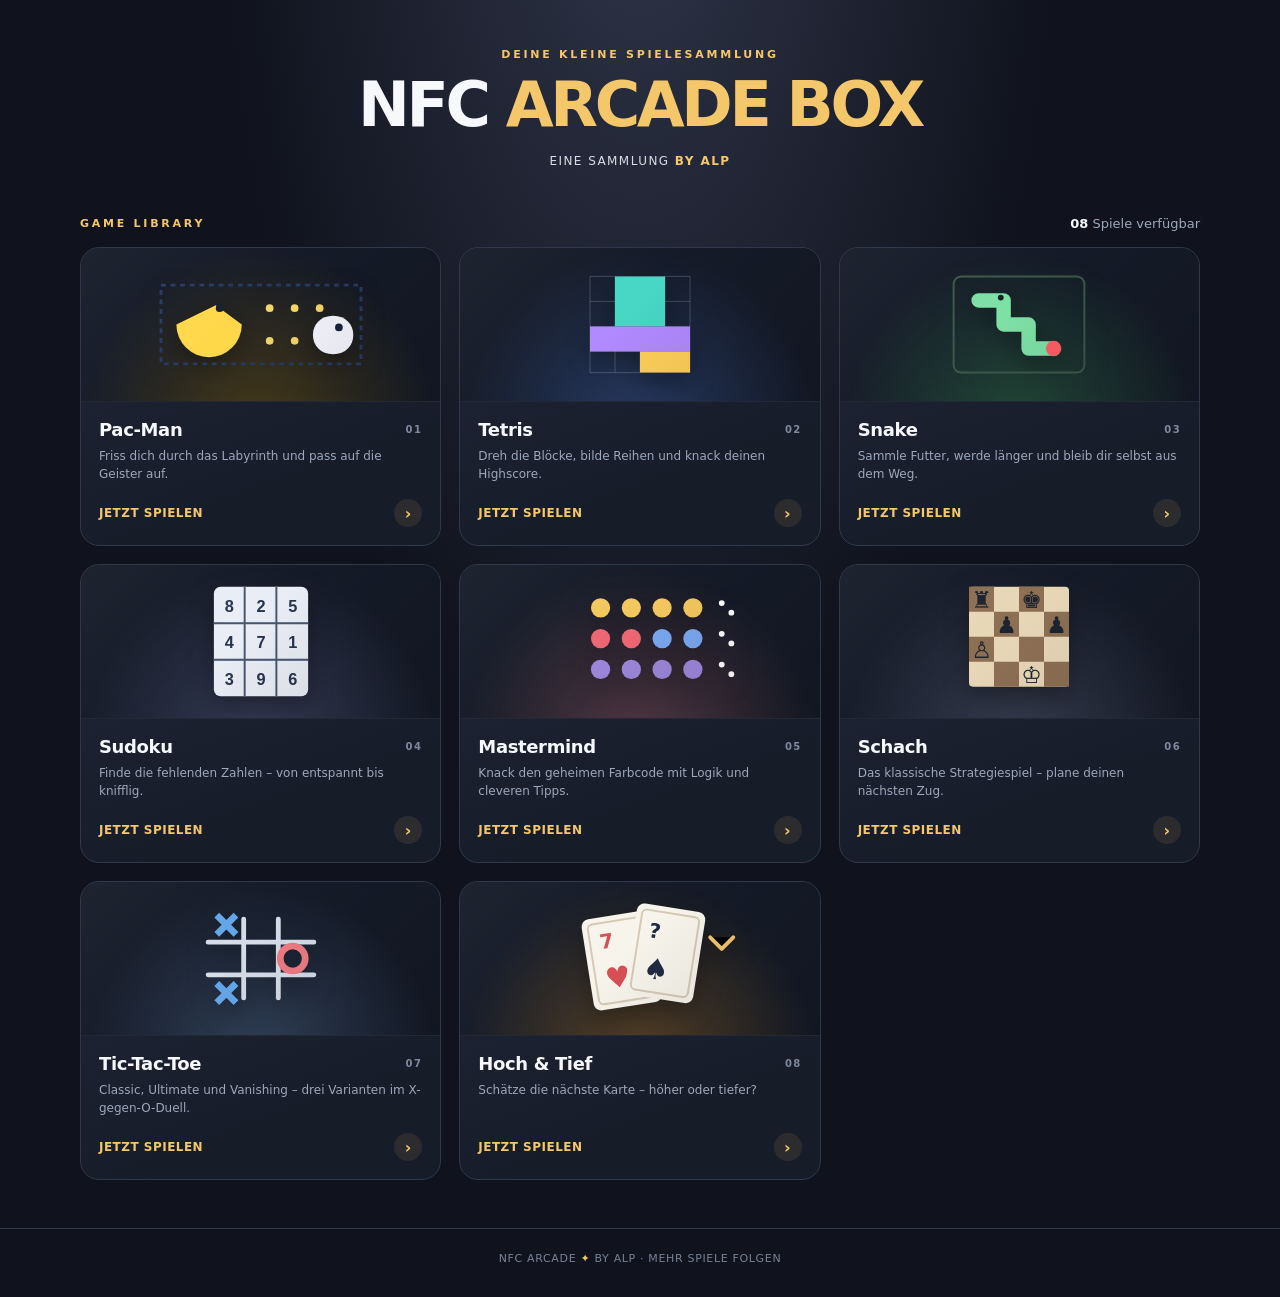
==== index.html @ 9c482bf7 "Fix arcade game numbering order" ====
<!doctype html>
<html lang="de">
<head>
<meta charset="utf-8">
<meta name="viewport" content="width=device-width,initial-scale=1,viewport-fit=cover">
<meta name="theme-color" content="#10131d">
<meta name="description" content="NFC Arcade Gamebox – acht kleine Spiele direkt im Browser. Erstellt von Alp.">
<title>NFC Arcade Gamebox – by Alp</title>
<style>
:root{color-scheme:dark;--bg:#10131d;--panel:#191e2c;--panel2:#202738;--gold:#f4c76b;--muted:#9da8bb;--line:#30394c;--white:#f7f8fc}
*{box-sizing:border-box}html{scroll-behavior:smooth}body{margin:0;background:radial-gradient(ellipse at 50% -15%,#30364a 0,transparent 46%),var(--bg);color:var(--white);font-family:Inter,ui-sans-serif,system-ui,-apple-system,"Segoe UI",sans-serif;min-height:100vh}
a{color:inherit;text-decoration:none}.wrap{width:min(1120px,calc(100% - 36px));margin:auto}
header{padding:48px 0 30px;text-align:center}.mark{width:58px;height:58px;margin:0 auto 18px;border:1px solid #78633b;border-radius:18px;display:grid;place-items:center;background:linear-gradient(145deg,#332b1d,#171b26);box-shadow:0 12px 35px #0006;color:var(--gold);font-size:27px}
.eyebrow{color:var(--gold);font-size:11px;font-weight:800;letter-spacing:.25em;text-transform:uppercase}
h1{font-size:clamp(34px,7vw,62px);line-height:1.02;letter-spacing:-.055em;margin:12px 0 12px;font-weight:850}
h1 span{color:var(--gold)}.sub{color:var(--muted);font-size:15px;line-height:1.6;max-width:560px;margin:0 auto}
.byline{margin-top:18px;color:#d9dce5;font-size:12px;letter-spacing:.12em;text-transform:uppercase}.byline b{color:var(--gold)}
.toolbar{display:flex;align-items:center;justify-content:space-between;gap:12px;margin:18px 0 16px}.count{color:var(--muted);font-size:13px}.count strong{color:var(--white)}
.grid{display:grid;grid-template-columns:repeat(3,minmax(0,1fr));gap:18px;padding-bottom:48px}
.card{position:relative;overflow:hidden;background:linear-gradient(160deg,#202738,#171c29 75%);border:1px solid var(--line);border-radius:19px;transition:transform .2s,border-color .2s,box-shadow .2s;min-width:0}
.card:hover{transform:translateY(-5px);border-color:#8b744b;box-shadow:0 18px 40px #0005}.preview{height:154px;display:grid;place-items:center;position:relative;overflow:hidden;background:radial-gradient(ellipse at 50% 120%,var(--glow,#57452c),transparent 70%),#141a27;border-bottom:1px solid #ffffff10}
.preview:after{content:"";position:absolute;inset:0;background:linear-gradient(135deg,#ffffff0b,transparent 45%,#0002);pointer-events:none}
.art{width:100%;height:100%;display:grid;place-items:center}.art svg{width:88%;height:125px;max-width:280px;filter:drop-shadow(0 8px 12px #0005)}
.cardbody{padding:17px 18px 18px}.topline{display:flex;justify-content:space-between;align-items:center;gap:8px}.name{font-size:18px;font-weight:800;letter-spacing:-.02em}.number{font-size:10px;color:#7f899d;letter-spacing:.14em;font-weight:800}
.desc{font-size:12px;color:var(--muted);line-height:1.5;margin:7px 0 16px;min-height:36px}.launch{display:flex;align-items:center;justify-content:space-between;color:var(--gold);font-size:12px;font-weight:800;letter-spacing:.04em}.arrow{width:28px;height:28px;border-radius:50%;display:grid;place-items:center;background:#f4c76b18;font-size:16px;transition:transform .2s}.card:hover .arrow{transform:translateX(3px)}
footer{border-top:1px solid var(--line);padding:23px 0 32px;text-align:center;color:#778197;font-size:11px;letter-spacing:.06em}footer span{color:var(--gold)}
@media(max-width:800px){.grid{grid-template-columns:repeat(2,minmax(0,1fr));gap:14px}.preview{height:140px}}
@media(max-width:520px){header{padding:38px 0 24px}.wrap{width:min(100% - 26px,440px)}.grid{grid-template-columns:1fr;gap:12px}.card{display:grid;grid-template-columns:116px 1fr;min-height:132px}.preview{height:100%;min-height:132px;border-bottom:0;border-right:1px solid #ffffff10}.art svg{width:108px;height:100px}.cardbody{padding:14px 13px}.name{font-size:16px}.desc{font-size:11px;margin:6px 0 12px;min-height:0}.launch{font-size:11px}.number{font-size:9px}.toolbar{margin-top:12px}}
</style>
</head>
<body>
<header class="wrap">
 <div class="eyebrow">Deine kleine Spielesammlung</div>
 <h1>NFC <span>ARCADE BOX</span></h1>
 <div class="byline">Eine Sammlung <b>by Alp</b></div>
</header>
<main class="wrap">
 <div class="toolbar"><div class="eyebrow">Game Library</div><div class="count"><strong>08</strong> Spiele verfügbar</div></div>
 <section class="grid" aria-label="Alle Spiele">
  <a class="card" href="./pacman/" aria-label="Pac-Man starten"><div class="preview" style="--glow:#4a3d19"><div class="art"><svg viewBox="0 0 260 130" fill="none"><path d="M26 24h208v82H26z" stroke="#283a63" stroke-width="3" stroke-dasharray="5 5"/><path d="M42 65a34 34 0 1 0 68 0L83 45 42 65Z" fill="#ffd84a"/><circle cx="87" cy="48" r="4" fill="#172033"/><g fill="#f6d76a"><circle cx="139" cy="48" r="4"/><circle cx="165" cy="48" r="4"/><circle cx="191" cy="48" r="4"/><circle cx="139" cy="82" r="4"/><circle cx="165" cy="82" r="4"/></g><path d="M205 56c-13 0-21 9-21 20s8 20 21 20 21-9 21-20-8-20-21-20Z" fill="#f7f7ff"/><circle cx="211" cy="68" r="4" fill="#19243d"/></svg></div></div><div class="cardbody"><div class="topline"><div class="name">Pac-Man</div><div class="number">01</div></div><p class="desc">Friss dich durch das Labyrinth und pass auf die Geister auf.</p><div class="launch">JETZT SPIELEN <span class="arrow">›</span></div></div></a>
  <a class="card" href="./tetris/" aria-label="Tetris starten"><div class="preview" style="--glow:#293d68"><div class="art"><svg viewBox="0 0 260 130"><g stroke="#ffffff30" stroke-width="1"><path d="M78 15v100M104 15v100M130 15v100M156 15v100M182 15v100M78 15h104M78 41h104M78 67h104M78 93h104M78 115h104"/></g><g><path d="M104 15h26v26h-26zM130 15h26v26h-26zM104 41h26v26h-26zM130 41h26v26h-26z" fill="#47d7c4"/><path d="M78 67h26v26H78zM104 67h26v26h-26zM130 67h26v26h-26zM156 67h26v26h-26z" fill="#b18aff"/><path d="M130 93h26v22h-26zM156 93h26v22h-26z" fill="#ffd05a"/></g></svg></div></div><div class="cardbody"><div class="topline"><div class="name">Tetris</div><div class="number">02</div></div><p class="desc">Dreh die Blöcke, bilde Reihen und knack deinen Highscore.</p><div class="launch">JETZT SPIELEN <span class="arrow">›</span></div></div></a>
  <a class="card" href="./snake/" aria-label="Snake starten"><div class="preview" style="--glow:#244d3a"><div class="art"><svg viewBox="0 0 260 130" fill="none"><rect x="62" y="15" width="136" height="100" rx="8" stroke="#3d594c" stroke-width="2"/><path d="M88 40h26v25h26v25h26" stroke="#7de0a5" stroke-width="15" stroke-linecap="round" stroke-linejoin="round"/><circle cx="166" cy="90" r="8" fill="#ff5d65"/><circle cx="111" cy="37" r="3" fill="#10251c"/></svg></div></div><div class="cardbody"><div class="topline"><div class="name">Snake</div><div class="number">03</div></div><p class="desc">Sammle Futter, werde länger und bleib dir selbst aus dem Weg.</p><div class="launch">JETZT SPIELEN <span class="arrow">›</span></div></div></a>
  <a class="card" href="./sudoku/" aria-label="Sudoku starten"><div class="preview" style="--glow:#39405a"><div class="art"><svg viewBox="0 0 260 130"><rect x="81" y="8" width="98" height="114" rx="7" fill="#e9edf5"/><g stroke="#8995aa" stroke-width="1"><path d="M113 8v114M146 8v114M81 46h98M81 84h98"/></g><g stroke="#48566d" stroke-width="2"><path d="M81 46h98M81 84h98M113 8v114M146 8v114"/></g><g fill="#26344d" font-family="Arial" font-size="17" font-weight="700" text-anchor="middle"><text x="97" y="34">8</text><text x="130" y="34">2</text><text x="163" y="34">5</text><text x="97" y="72">4</text><text x="130" y="72">7</text><text x="163" y="72">1</text><text x="97" y="110">3</text><text x="130" y="110">9</text><text x="163" y="110">6</text></g></svg></div></div><div class="cardbody"><div class="topline"><div class="name">Sudoku</div><div class="number">04</div></div><p class="desc">Finde die fehlenden Zahlen – von entspannt bis knifflig.</p><div class="launch">JETZT SPIELEN <span class="arrow">›</span></div></div></a>
  <a class="card" href="./mastermind/" aria-label="Mastermind starten"><div class="preview" style="--glow:#563a45"><div class="art"><svg viewBox="0 0 260 130"><g fill="#f3c75f"><circle cx="89" cy="30" r="10"/><circle cx="121" cy="30" r="10"/><circle cx="153" cy="30" r="10"/><circle cx="185" cy="30" r="10"/></g><g fill="#ed6674"><circle cx="89" cy="62" r="10"/><circle cx="121" cy="62" r="10"/></g><g fill="#7aa7ef"><circle cx="153" cy="62" r="10"/><circle cx="185" cy="62" r="10"/></g><g fill="#9b86d9"><circle cx="89" cy="94" r="10"/><circle cx="121" cy="94" r="10"/><circle cx="153" cy="94" r="10"/><circle cx="185" cy="94" r="10"/></g><g fill="#fff"><circle cx="215" cy="25" r="3"/><circle cx="225" cy="35" r="3"/><circle cx="215" cy="57" r="3"/><circle cx="225" cy="67" r="3"/><circle cx="215" cy="89" r="3"/><circle cx="225" cy="99" r="3"/></g></svg></div></div><div class="cardbody"><div class="topline"><div class="name">Mastermind</div><div class="number">05</div></div><p class="desc">Knack den geheimen Farbcode mit Logik und cleveren Tipps.</p><div class="launch">JETZT SPIELEN <span class="arrow">›</span></div></div></a>
  <a class="card" href="./chess/" aria-label="Schach starten"><div class="preview" style="--glow:#394052"><div class="art"><svg viewBox="0 0 260 130"><g transform="translate(78 8)"><rect width="104" height="104" rx="4" fill="#e8d7b7"/><g fill="#8d7054"><path d="M0 0h26v26H0zM52 0h26v26H52zM0 52h26v26H0zM52 52h26v26H52zM26 26h26v26H26zM78 26h26v26H78zM26 78h26v26H26zM78 78h26v26H78z"/></g><g fill="#1d2430" font-size="24" text-anchor="middle"><text x="13" y="22">♜</text><text x="65" y="22">♚</text><text x="39" y="48">♟</text><text x="91" y="48">♟</text><text x="13" y="74">♙</text><text x="65" y="100">♔</text></g></g></svg></div></div><div class="cardbody"><div class="topline"><div class="name">Schach</div><div class="number">06</div></div><p class="desc">Das klassische Strategiespiel – plane deinen nächsten Zug.</p><div class="launch">JETZT SPIELEN <span class="arrow">›</span></div></div></a>
  <a class="card" href="./tic-tac-toe/" aria-label="Tic-Tac-Toe starten"><div class="preview" style="--glow:#34445d"><div class="art"><svg viewBox="0 0 260 130"><g stroke="#d5dce8" stroke-width="5" stroke-linecap="round"><path d="M112 24v82M148 24v82M75 48h110M75 82h110"/></g><g fill="none" stroke-width="7"><path d="M84 20l20 20m0-20L84 40" stroke="#63a6e8"/><circle cx="163" cy="65" r="13" stroke="#ed7b83"/><path d="M84 91l20 20m0-20l-20 20" stroke="#63a6e8"/></g></svg></div></div><div class="cardbody"><div class="topline"><div class="name">Tic-Tac-Toe</div><div class="number">07</div></div><p class="desc">Classic, Ultimate und Vanishing – drei Varianten im X-gegen-O-Duell.</p><div class="launch">JETZT SPIELEN <span class="arrow">›</span></div></div></a>
  <a class="card" href="./higher-lower/" aria-label="Hoch und Tief starten"><div class="preview" style="--glow:#5b4427"><div class="art"><svg viewBox="0 0 260 130"><g transform="rotate(-9 112 66)"><rect x="75" y="19" width="72" height="96" rx="8" fill="#f7f4eb"/><rect x="81" y="25" width="60" height="84" rx="5" fill="none" stroke="#d4c9b5" stroke-width="2"/><text x="91" y="52" fill="#d84e55" font-size="21" font-weight="800">7</text><text x="91" y="94" fill="#d84e55" font-size="30">♥</text></g><g transform="rotate(9 158 66)"><rect x="119" y="12" width="72" height="96" rx="8" fill="#f7f4eb"/><rect x="125" y="18" width="60" height="84" rx="5" fill="none" stroke="#d4c9b5" stroke-width="2"/><text x="135" y="46" fill="#202b42" font-size="21" font-weight="800">?</text><text x="135" y="88" fill="#202b42" font-size="30">♠</text></g><path d="M203 43l12 12 12-12" stroke="#f4c76b" stroke-width="4" stroke-linecap="round" stroke-linejoin="round"/></svg></div></div><div class="cardbody"><div class="topline"><div class="name">Hoch &amp; Tief</div><div class="number">08</div></div><p class="desc">Schätze die nächste Karte – höher oder tiefer?</p><div class="launch">JETZT SPIELEN <span class="arrow">›</span></div></div></a>
 </section>
</main>
<footer><div class="wrap">NFC ARCADE <span>✦</span> BY ALP · MEHR SPIELE FOLGEN</div></footer>
</body>
</html>
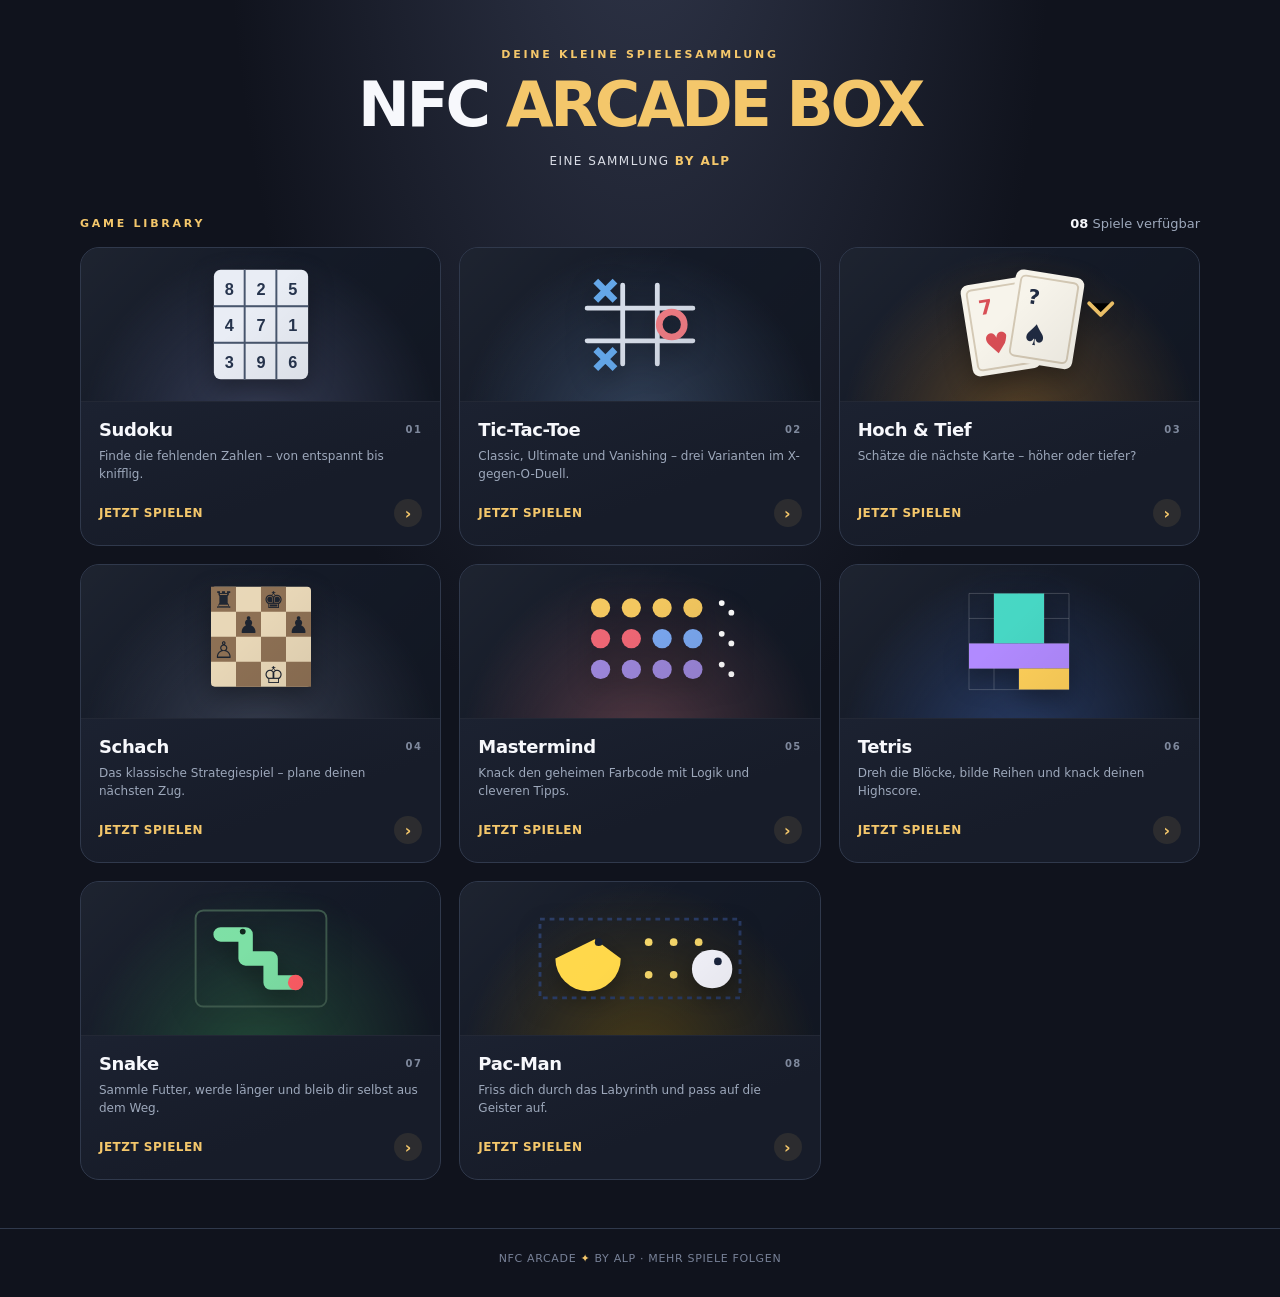
==== commit 29373722: "Reorder arcade games and renumber cards" ====
--- a/index.html
+++ b/index.html
@@ -37,14 +37,22 @@
 <main class="wrap">
  <div class="toolbar"><div class="eyebrow">Game Library</div><div class="count"><strong>08</strong> Spiele verfügbar</div></div>
  <section class="grid" aria-label="Alle Spiele">
-  <a class="card" href="./pacman/" aria-label="Pac-Man starten"><div class="preview" style="--glow:#4a3d19"><div class="art"><svg viewBox="0 0 260 130" fill="none"><path d="M26 24h208v82H26z" stroke="#283a63" stroke-width="3" stroke-dasharray="5 5"/><path d="M42 65a34 34 0 1 0 68 0L83 45 42 65Z" fill="#ffd84a"/><circle cx="87" cy="48" r="4" fill="#172033"/><g fill="#f6d76a"><circle cx="139" cy="48" r="4"/><circle cx="165" cy="48" r="4"/><circle cx="191" cy="48" r="4"/><circle cx="139" cy="82" r="4"/><circle cx="165" cy="82" r="4"/></g><path d="M205 56c-13 0-21 9-21 20s8 20 21 20 21-9 21-20-8-20-21-20Z" fill="#f7f7ff"/><circle cx="211" cy="68" r="4" fill="#19243d"/></svg></div></div><div class="cardbody"><div class="topline"><div class="name">Pac-Man</div><div class="number">01</div></div><p class="desc">Friss dich durch das Labyrinth und pass auf die Geister auf.</p><div class="launch">JETZT SPIELEN <span class="arrow">›</span></div></div></a>
-  <a class="card" href="./tetris/" aria-label="Tetris starten"><div class="preview" style="--glow:#293d68"><div class="art"><svg viewBox="0 0 260 130"><g stroke="#ffffff30" stroke-width="1"><path d="M78 15v100M104 15v100M130 15v100M156 15v100M182 15v100M78 15h104M78 41h104M78 67h104M78 93h104M78 115h104"/></g><g><path d="M104 15h26v26h-26zM130 15h26v26h-26zM104 41h26v26h-26zM130 41h26v26h-26z" fill="#47d7c4"/><path d="M78 67h26v26H78zM104 67h26v26h-26zM130 67h26v26h-26zM156 67h26v26h-26z" fill="#b18aff"/><path d="M130 93h26v22h-26zM156 93h26v22h-26z" fill="#ffd05a"/></g></svg></div></div><div class="cardbody"><div class="topline"><div class="name">Tetris</div><div class="number">02</div></div><p class="desc">Dreh die Blöcke, bilde Reihen und knack deinen Highscore.</p><div class="launch">JETZT SPIELEN <span class="arrow">›</span></div></div></a>
-  <a class="card" href="./snake/" aria-label="Snake starten"><div class="preview" style="--glow:#244d3a"><div class="art"><svg viewBox="0 0 260 130" fill="none"><rect x="62" y="15" width="136" height="100" rx="8" stroke="#3d594c" stroke-width="2"/><path d="M88 40h26v25h26v25h26" stroke="#7de0a5" stroke-width="15" stroke-linecap="round" stroke-linejoin="round"/><circle cx="166" cy="90" r="8" fill="#ff5d65"/><circle cx="111" cy="37" r="3" fill="#10251c"/></svg></div></div><div class="cardbody"><div class="topline"><div class="name">Snake</div><div class="number">03</div></div><p class="desc">Sammle Futter, werde länger und bleib dir selbst aus dem Weg.</p><div class="launch">JETZT SPIELEN <span class="arrow">›</span></div></div></a>
-  <a class="card" href="./sudoku/" aria-label="Sudoku starten"><div class="preview" style="--glow:#39405a"><div class="art"><svg viewBox="0 0 260 130"><rect x="81" y="8" width="98" height="114" rx="7" fill="#e9edf5"/><g stroke="#8995aa" stroke-width="1"><path d="M113 8v114M146 8v114M81 46h98M81 84h98"/></g><g stroke="#48566d" stroke-width="2"><path d="M81 46h98M81 84h98M113 8v114M146 8v114"/></g><g fill="#26344d" font-family="Arial" font-size="17" font-weight="700" text-anchor="middle"><text x="97" y="34">8</text><text x="130" y="34">2</text><text x="163" y="34">5</text><text x="97" y="72">4</text><text x="130" y="72">7</text><text x="163" y="72">1</text><text x="97" y="110">3</text><text x="130" y="110">9</text><text x="163" y="110">6</text></g></svg></div></div><div class="cardbody"><div class="topline"><div class="name">Sudoku</div><div class="number">04</div></div><p class="desc">Finde die fehlenden Zahlen – von entspannt bis knifflig.</p><div class="launch">JETZT SPIELEN <span class="arrow">›</span></div></div></a>
+  <a class="card" href="./sudoku/" aria-label="Sudoku starten"><div class="preview" style="--glow:#39405a"><div class="art"><svg viewBox="0 0 260 130"><rect x="81" y="8" width="98" height="114" rx="7" fill="#e9edf5"/><g stroke="#8995aa" stroke-width="1"><path d="M113 8v114M146 8v114M81 46h98M81 84h98"/></g><g stroke="#48566d" stroke-width="2"><path d="M81 46h98M81 84h98M113 8v114M146 8v114"/></g><g fill="#26344d" font-family="Arial" font-size="17" font-weight="700" text-anchor="middle"><text x="97" y="34">8</text><text x="130" y="34">2</text><text x="163" y="34">5</text><text x="97" y="72">4</text><text x="130" y="72">7</text><text x="163" y="72">1</text><text x="97" y="110">3</text><text x="130" y="110">9</text><text x="163" y="110">6</text></g></svg></div></div><div class="cardbody"><div class="topline"><div class="name">Sudoku</div><div class="number">01</div></div><p class="desc">Finde die fehlenden Zahlen – von entspannt bis knifflig.</p><div class="launch">JETZT SPIELEN <span class="arrow">›</span></div></div></a>
+  <a class="card" href="./tic-tac-toe/" aria-label="Tic-Tac-Toe starten"><div class="preview" style="--glow:#34445d"><div class="art"><svg viewBox="0 0 260 130"><g stroke="#d5dce8" stroke-width="5" stroke-linecap="round"><path d="M112 24v82M148 24v82M75 48h110M75 82h110"/></g><g fill="none" stroke-width="7"><path d="M84 20l20 20m0-20L84 40" stroke="#63a6e8"/><circle cx="163" cy="65" r="13" stroke="#ed7b83"/><path d="M84 91l20 20m0-20l-20 20" stroke="#63a6e8"/></g></svg></div></div><div class="cardbody"><div class="topline"><div class="name">Tic-Tac-Toe</div><div class="number">02</div></div><p class="desc">Classic, Ultimate und Vanishing – drei Varianten im X-gegen-O-Duell.</p><div class="launch">JETZT SPIELEN <span class="arrow">›</span></div></div></a>
+  <a class="card" href="./higher-lower/" aria-label="Hoch und Tief starten"><div class="preview" style="--glow:#5b4427"><div class="art"><svg viewBox="0 0 260 130"><g transform="rotate(-9 112 66)"><rect x="75" y="19" width="72" height="96" rx="8" fill="#f7f4eb"/><rect x="81" y="25" width="60" height="84" rx="5" fill="none" stroke="#d4c9b5" stroke-width="2"/><text x="91" y="52" fill="#d84e55" font-size="21" font-weight="800">7</text><text x="91" y="94" fill="#d84e55" font-size="30">♥</text></g><g transform="rotate(9 158 66)"><rect x="119" y="12" width="72" height="96" rx="8" fill="#f7f4eb"/><rect x="125" y="18" width="60" height="84" rx="5" fill="none" stroke="#d4c9b5" stroke-width="2"/><text x="135" y="46" fill="#202b42" font-size="21" font-weight="800">?</text><text x="135" y="88" fill="#202b42" font-size="30">♠</text></g><path d="M203 43l12 12 12-12" stroke="#f4c76b" stroke-width="4" stroke-linecap="round" stroke-linejoin="round"/></svg></div></div><div class="cardbody"><div class="topline"><div class="name">Hoch &amp; Tief</div><div class="number">03</div></div><p class="desc">Schätze die nächste Karte – höher oder tiefer?</p><div class="launch">JETZT SPIELEN <span class="arrow">›</span></div></div></a>
+  <a class="card" href="./chess/" aria-label="Schach starten"><div class="preview" style="--glow:#394052"><div class="art"><svg viewBox="0 0 260 130"><g transform="translate(78 8)"><rect width="104" height="104" rx="4" fill="#e8d7b7"/><g fill="#8d7054"><path d="M0 0h26v26H0zM52 0h26v26H52zM0 52h26v26H0zM52 52h26v26H52zM26 26h26v26H26zM78 26h26v26H78zM26 78h26v26H26zM78 78h26v26H78z"/></g><g fill="#1d2430" font-size="24" text-anchor="middle"><text x="13" y="22">♜</text><text x="65" y="22">♚</text><text x="39" y="48">♟</text><text x="91" y="48">♟</text><text x="13" y="74">♙</text><text x="65" y="100">♔</text></g></g></svg></div></div><div class="cardbody"><div class="topline"><div class="name">Schach</div><div class="number">04</div></div><p class="desc">Das klassische Strategiespiel – plane deinen nächsten Zug.</p><div class="launch">JETZT SPIELEN <span class="arrow">›</span></div></div></a>
   <a class="card" href="./mastermind/" aria-label="Mastermind starten"><div class="preview" style="--glow:#563a45"><div class="art"><svg viewBox="0 0 260 130"><g fill="#f3c75f"><circle cx="89" cy="30" r="10"/><circle cx="121" cy="30" r="10"/><circle cx="153" cy="30" r="10"/><circle cx="185" cy="30" r="10"/></g><g fill="#ed6674"><circle cx="89" cy="62" r="10"/><circle cx="121" cy="62" r="10"/></g><g fill="#7aa7ef"><circle cx="153" cy="62" r="10"/><circle cx="185" cy="62" r="10"/></g><g fill="#9b86d9"><circle cx="89" cy="94" r="10"/><circle cx="121" cy="94" r="10"/><circle cx="153" cy="94" r="10"/><circle cx="185" cy="94" r="10"/></g><g fill="#fff"><circle cx="215" cy="25" r="3"/><circle cx="225" cy="35" r="3"/><circle cx="215" cy="57" r="3"/><circle cx="225" cy="67" r="3"/><circle cx="215" cy="89" r="3"/><circle cx="225" cy="99" r="3"/></g></svg></div></div><div class="cardbody"><div class="topline"><div class="name">Mastermind</div><div class="number">05</div></div><p class="desc">Knack den geheimen Farbcode mit Logik und cleveren Tipps.</p><div class="launch">JETZT SPIELEN <span class="arrow">›</span></div></div></a>
-  <a class="card" href="./chess/" aria-label="Schach starten"><div class="preview" style="--glow:#394052"><div class="art"><svg viewBox="0 0 260 130"><g transform="translate(78 8)"><rect width="104" height="104" rx="4" fill="#e8d7b7"/><g fill="#8d7054"><path d="M0 0h26v26H0zM52 0h26v26H52zM0 52h26v26H0zM52 52h26v26H52zM26 26h26v26H26zM78 26h26v26H78zM26 78h26v26H26zM78 78h26v26H78z"/></g><g fill="#1d2430" font-size="24" text-anchor="middle"><text x="13" y="22">♜</text><text x="65" y="22">♚</text><text x="39" y="48">♟</text><text x="91" y="48">♟</text><text x="13" y="74">♙</text><text x="65" y="100">♔</text></g></g></svg></div></div><div class="cardbody"><div class="topline"><div class="name">Schach</div><div class="number">06</div></div><p class="desc">Das klassische Strategiespiel – plane deinen nächsten Zug.</p><div class="launch">JETZT SPIELEN <span class="arrow">›</span></div></div></a>
-  <a class="card" href="./tic-tac-toe/" aria-label="Tic-Tac-Toe starten"><div class="preview" style="--glow:#34445d"><div class="art"><svg viewBox="0 0 260 130"><g stroke="#d5dce8" stroke-width="5" stroke-linecap="round"><path d="M112 24v82M148 24v82M75 48h110M75 82h110"/></g><g fill="none" stroke-width="7"><path d="M84 20l20 20m0-20L84 40" stroke="#63a6e8"/><circle cx="163" cy="65" r="13" stroke="#ed7b83"/><path d="M84 91l20 20m0-20l-20 20" stroke="#63a6e8"/></g></svg></div></div><div class="cardbody"><div class="topline"><div class="name">Tic-Tac-Toe</div><div class="number">07</div></div><p class="desc">Classic, Ultimate und Vanishing – drei Varianten im X-gegen-O-Duell.</p><div class="launch">JETZT SPIELEN <span class="arrow">›</span></div></div></a>
-  <a class="card" href="./higher-lower/" aria-label="Hoch und Tief starten"><div class="preview" style="--glow:#5b4427"><div class="art"><svg viewBox="0 0 260 130"><g transform="rotate(-9 112 66)"><rect x="75" y="19" width="72" height="96" rx="8" fill="#f7f4eb"/><rect x="81" y="25" width="60" height="84" rx="5" fill="none" stroke="#d4c9b5" stroke-width="2"/><text x="91" y="52" fill="#d84e55" font-size="21" font-weight="800">7</text><text x="91" y="94" fill="#d84e55" font-size="30">♥</text></g><g transform="rotate(9 158 66)"><rect x="119" y="12" width="72" height="96" rx="8" fill="#f7f4eb"/><rect x="125" y="18" width="60" height="84" rx="5" fill="none" stroke="#d4c9b5" stroke-width="2"/><text x="135" y="46" fill="#202b42" font-size="21" font-weight="800">?</text><text x="135" y="88" fill="#202b42" font-size="30">♠</text></g><path d="M203 43l12 12 12-12" stroke="#f4c76b" stroke-width="4" stroke-linecap="round" stroke-linejoin="round"/></svg></div></div><div class="cardbody"><div class="topline"><div class="name">Hoch &amp; Tief</div><div class="number">08</div></div><p class="desc">Schätze die nächste Karte – höher oder tiefer?</p><div class="launch">JETZT SPIELEN <span class="arrow">›</span></div></div></a>
+  <a class="card" href="./tetris/" aria-label="Tetris starten"><div class="preview" style="--glow:#293d68"><div class="art"><svg viewBox="0 0 260 130"><g stroke="#ffffff30" stroke-width="1"><path d="M78 15v100M104 15v100M130 15v100M156 15v100M182 15v100M78 15h104M78 41h104M78 67h104M78 93h104M78 115h104"/></g><g><path d="M104 15h26v26h-26zM130 15h26v26h-26zM104 41h26v26h-26zM130 41h26v26h-26z" fill="#47d7c4"/><path d="M78 67h26v26H78zM104 67h26v26h-26zM130 67h26v26h-26zM156 67h26v26h-26z" fill="#b18aff"/><path d="M130 93h26v22h-26zM156 93h26v22h-26z" fill="#ffd05a"/></g></svg></div></div><div class="cardbody"><div class="topline"><div class="name">Tetris</div><div class="number">06</div></div><p class="desc">Dreh die Blöcke, bilde Reihen und knack deinen Highscore.</p><div class="launch">JETZT SPIELEN <span class="arrow">›</span></div></div></a>
+  <a class="card" href="./snake/" aria-label="Snake starten"><div class="preview" style="--glow:#244d3a"><div class="art"><svg viewBox="0 0 260 130" fill="none"><rect x="62" y="15" width="136" height="100" rx="8" stroke="#3d594c" stroke-width="2"/><path d="M88 40h26v25h26v25h26" stroke="#7de0a5" stroke-width="15" stroke-linecap="round" stroke-linejoin="round"/><circle cx="166" cy="90" r="8" fill="#ff5d65"/><circle cx="111" cy="37" r="3" fill="#10251c"/></svg></div></div><div class="cardbody"><div class="topline"><div class="name">Snake</div><div class="number">07</div></div><p class="desc">Sammle Futter, werde länger und bleib dir selbst aus dem Weg.</p><div class="launch">JETZT SPIELEN <span class="arrow">›</span></div></div></a>
+  <a class="card" href="./pacman/" aria-label="Pac-Man starten"><div class="preview" style="--glow:#4a3d19"><div class="art"><svg viewBox="0 0 260 130" fill="none"><path d="M26 24h208v82H26z" stroke="#283a63" stroke-width="3" stroke-dasharray="5 5"/><path d="M42 65a34 34 0 1 0 68 0L83 45 42 65Z" fill="#ffd84a"/><circle cx="87" cy="48" r="4" fill="#172033"/><g fill="#f6d76a"><circle cx="139" cy="48" r="4"/><circle cx="165" cy="48" r="4"/><circle cx="191" cy="48" r="4"/><circle cx="139" cy="82" r="4"/><circle cx="165" cy="82" r="4"/></g><path d="M205 56c-13 0-21 9-21 20s8 20 21 20 21-9 21-20-8-20-21-20Z" fill="#f7f7ff"/><circle cx="211" cy="68" r="4" fill="#19243d"/></svg></div></div><div class="cardbody"><div class="topline"><div class="name">Pac-Man</div><div class="number">08</div></div><p class="desc">Friss dich durch das Labyrinth und pass auf die Geister auf.</p><div class="launch">JETZT SPIELEN <span class="arrow">›</span></div></div></a>
+
+
+
+
+
+
+
+
  </section>
 </main>
 <footer><div class="wrap">NFC ARCADE <span>✦</span> BY ALP · MEHR SPIELE FOLGEN</div></footer>
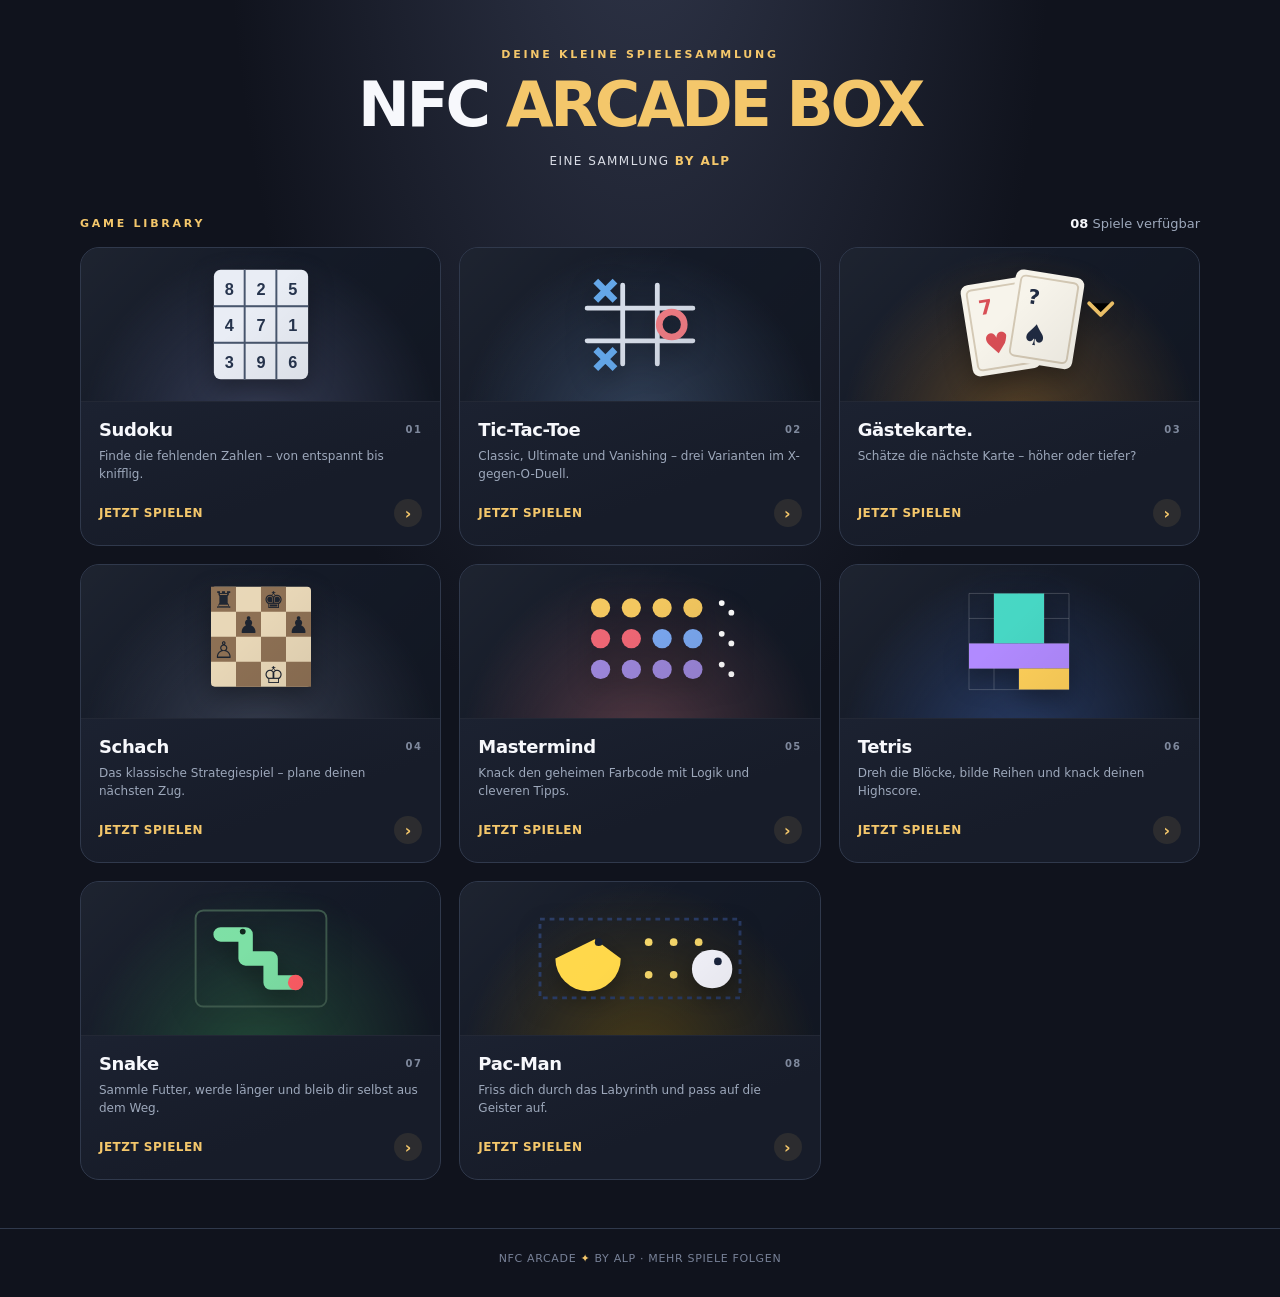
==== commit e148ebaf: "Rename arcade card to Gästekarte" ====
--- a/index.html
+++ b/index.html
@@ -39,7 +39,7 @@
  <section class="grid" aria-label="Alle Spiele">
   <a class="card" href="./sudoku/" aria-label="Sudoku starten"><div class="preview" style="--glow:#39405a"><div class="art"><svg viewBox="0 0 260 130"><rect x="81" y="8" width="98" height="114" rx="7" fill="#e9edf5"/><g stroke="#8995aa" stroke-width="1"><path d="M113 8v114M146 8v114M81 46h98M81 84h98"/></g><g stroke="#48566d" stroke-width="2"><path d="M81 46h98M81 84h98M113 8v114M146 8v114"/></g><g fill="#26344d" font-family="Arial" font-size="17" font-weight="700" text-anchor="middle"><text x="97" y="34">8</text><text x="130" y="34">2</text><text x="163" y="34">5</text><text x="97" y="72">4</text><text x="130" y="72">7</text><text x="163" y="72">1</text><text x="97" y="110">3</text><text x="130" y="110">9</text><text x="163" y="110">6</text></g></svg></div></div><div class="cardbody"><div class="topline"><div class="name">Sudoku</div><div class="number">01</div></div><p class="desc">Finde die fehlenden Zahlen – von entspannt bis knifflig.</p><div class="launch">JETZT SPIELEN <span class="arrow">›</span></div></div></a>
   <a class="card" href="./tic-tac-toe/" aria-label="Tic-Tac-Toe starten"><div class="preview" style="--glow:#34445d"><div class="art"><svg viewBox="0 0 260 130"><g stroke="#d5dce8" stroke-width="5" stroke-linecap="round"><path d="M112 24v82M148 24v82M75 48h110M75 82h110"/></g><g fill="none" stroke-width="7"><path d="M84 20l20 20m0-20L84 40" stroke="#63a6e8"/><circle cx="163" cy="65" r="13" stroke="#ed7b83"/><path d="M84 91l20 20m0-20l-20 20" stroke="#63a6e8"/></g></svg></div></div><div class="cardbody"><div class="topline"><div class="name">Tic-Tac-Toe</div><div class="number">02</div></div><p class="desc">Classic, Ultimate und Vanishing – drei Varianten im X-gegen-O-Duell.</p><div class="launch">JETZT SPIELEN <span class="arrow">›</span></div></div></a>
-  <a class="card" href="./higher-lower/" aria-label="Hoch und Tief starten"><div class="preview" style="--glow:#5b4427"><div class="art"><svg viewBox="0 0 260 130"><g transform="rotate(-9 112 66)"><rect x="75" y="19" width="72" height="96" rx="8" fill="#f7f4eb"/><rect x="81" y="25" width="60" height="84" rx="5" fill="none" stroke="#d4c9b5" stroke-width="2"/><text x="91" y="52" fill="#d84e55" font-size="21" font-weight="800">7</text><text x="91" y="94" fill="#d84e55" font-size="30">♥</text></g><g transform="rotate(9 158 66)"><rect x="119" y="12" width="72" height="96" rx="8" fill="#f7f4eb"/><rect x="125" y="18" width="60" height="84" rx="5" fill="none" stroke="#d4c9b5" stroke-width="2"/><text x="135" y="46" fill="#202b42" font-size="21" font-weight="800">?</text><text x="135" y="88" fill="#202b42" font-size="30">♠</text></g><path d="M203 43l12 12 12-12" stroke="#f4c76b" stroke-width="4" stroke-linecap="round" stroke-linejoin="round"/></svg></div></div><div class="cardbody"><div class="topline"><div class="name">Hoch &amp; Tief</div><div class="number">03</div></div><p class="desc">Schätze die nächste Karte – höher oder tiefer?</p><div class="launch">JETZT SPIELEN <span class="arrow">›</span></div></div></a>
+  <a class="card" href="./higher-lower/" aria-label="Gästekarte starten"><div class="preview" style="--glow:#5b4427"><div class="art"><svg viewBox="0 0 260 130"><g transform="rotate(-9 112 66)"><rect x="75" y="19" width="72" height="96" rx="8" fill="#f7f4eb"/><rect x="81" y="25" width="60" height="84" rx="5" fill="none" stroke="#d4c9b5" stroke-width="2"/><text x="91" y="52" fill="#d84e55" font-size="21" font-weight="800">7</text><text x="91" y="94" fill="#d84e55" font-size="30">♥</text></g><g transform="rotate(9 158 66)"><rect x="119" y="12" width="72" height="96" rx="8" fill="#f7f4eb"/><rect x="125" y="18" width="60" height="84" rx="5" fill="none" stroke="#d4c9b5" stroke-width="2"/><text x="135" y="46" fill="#202b42" font-size="21" font-weight="800">?</text><text x="135" y="88" fill="#202b42" font-size="30">♠</text></g><path d="M203 43l12 12 12-12" stroke="#f4c76b" stroke-width="4" stroke-linecap="round" stroke-linejoin="round"/></svg></div></div><div class="cardbody"><div class="topline"><div class="name">Gästekarte.</div><div class="number">03</div></div><p class="desc">Schätze die nächste Karte – höher oder tiefer?</p><div class="launch">JETZT SPIELEN <span class="arrow">›</span></div></div></a>
   <a class="card" href="./chess/" aria-label="Schach starten"><div class="preview" style="--glow:#394052"><div class="art"><svg viewBox="0 0 260 130"><g transform="translate(78 8)"><rect width="104" height="104" rx="4" fill="#e8d7b7"/><g fill="#8d7054"><path d="M0 0h26v26H0zM52 0h26v26H52zM0 52h26v26H0zM52 52h26v26H52zM26 26h26v26H26zM78 26h26v26H78zM26 78h26v26H26zM78 78h26v26H78z"/></g><g fill="#1d2430" font-size="24" text-anchor="middle"><text x="13" y="22">♜</text><text x="65" y="22">♚</text><text x="39" y="48">♟</text><text x="91" y="48">♟</text><text x="13" y="74">♙</text><text x="65" y="100">♔</text></g></g></svg></div></div><div class="cardbody"><div class="topline"><div class="name">Schach</div><div class="number">04</div></div><p class="desc">Das klassische Strategiespiel – plane deinen nächsten Zug.</p><div class="launch">JETZT SPIELEN <span class="arrow">›</span></div></div></a>
   <a class="card" href="./mastermind/" aria-label="Mastermind starten"><div class="preview" style="--glow:#563a45"><div class="art"><svg viewBox="0 0 260 130"><g fill="#f3c75f"><circle cx="89" cy="30" r="10"/><circle cx="121" cy="30" r="10"/><circle cx="153" cy="30" r="10"/><circle cx="185" cy="30" r="10"/></g><g fill="#ed6674"><circle cx="89" cy="62" r="10"/><circle cx="121" cy="62" r="10"/></g><g fill="#7aa7ef"><circle cx="153" cy="62" r="10"/><circle cx="185" cy="62" r="10"/></g><g fill="#9b86d9"><circle cx="89" cy="94" r="10"/><circle cx="121" cy="94" r="10"/><circle cx="153" cy="94" r="10"/><circle cx="185" cy="94" r="10"/></g><g fill="#fff"><circle cx="215" cy="25" r="3"/><circle cx="225" cy="35" r="3"/><circle cx="215" cy="57" r="3"/><circle cx="225" cy="67" r="3"/><circle cx="215" cy="89" r="3"/><circle cx="225" cy="99" r="3"/></g></svg></div></div><div class="cardbody"><div class="topline"><div class="name">Mastermind</div><div class="number">05</div></div><p class="desc">Knack den geheimen Farbcode mit Logik und cleveren Tipps.</p><div class="launch">JETZT SPIELEN <span class="arrow">›</span></div></div></a>
   <a class="card" href="./tetris/" aria-label="Tetris starten"><div class="preview" style="--glow:#293d68"><div class="art"><svg viewBox="0 0 260 130"><g stroke="#ffffff30" stroke-width="1"><path d="M78 15v100M104 15v100M130 15v100M156 15v100M182 15v100M78 15h104M78 41h104M78 67h104M78 93h104M78 115h104"/></g><g><path d="M104 15h26v26h-26zM130 15h26v26h-26zM104 41h26v26h-26zM130 41h26v26h-26z" fill="#47d7c4"/><path d="M78 67h26v26H78zM104 67h26v26h-26zM130 67h26v26h-26zM156 67h26v26h-26z" fill="#b18aff"/><path d="M130 93h26v22h-26zM156 93h26v22h-26z" fill="#ffd05a"/></g></svg></div></div><div class="cardbody"><div class="topline"><div class="name">Tetris</div><div class="number">06</div></div><p class="desc">Dreh die Blöcke, bilde Reihen und knack deinen Highscore.</p><div class="launch">JETZT SPIELEN <span class="arrow">›</span></div></div></a>
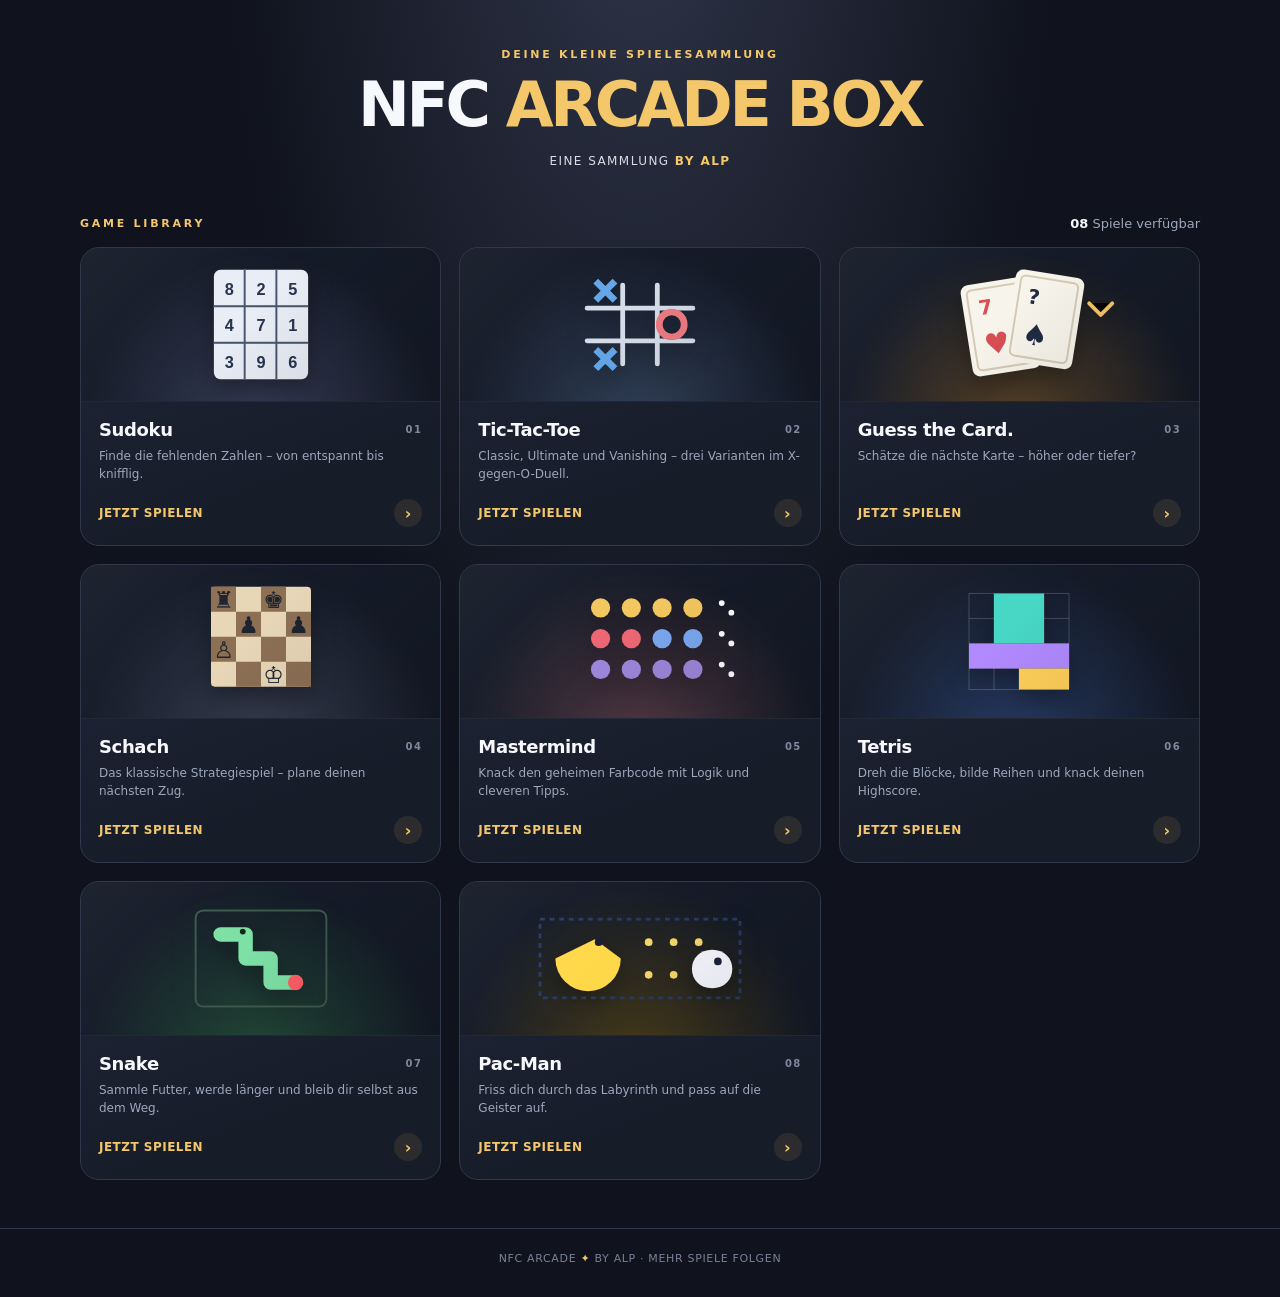
==== commit b711bdf9: "Rename arcade card to Guess the Card" ====
--- a/index.html
+++ b/index.html
@@ -39,7 +39,7 @@
  <section class="grid" aria-label="Alle Spiele">
   <a class="card" href="./sudoku/" aria-label="Sudoku starten"><div class="preview" style="--glow:#39405a"><div class="art"><svg viewBox="0 0 260 130"><rect x="81" y="8" width="98" height="114" rx="7" fill="#e9edf5"/><g stroke="#8995aa" stroke-width="1"><path d="M113 8v114M146 8v114M81 46h98M81 84h98"/></g><g stroke="#48566d" stroke-width="2"><path d="M81 46h98M81 84h98M113 8v114M146 8v114"/></g><g fill="#26344d" font-family="Arial" font-size="17" font-weight="700" text-anchor="middle"><text x="97" y="34">8</text><text x="130" y="34">2</text><text x="163" y="34">5</text><text x="97" y="72">4</text><text x="130" y="72">7</text><text x="163" y="72">1</text><text x="97" y="110">3</text><text x="130" y="110">9</text><text x="163" y="110">6</text></g></svg></div></div><div class="cardbody"><div class="topline"><div class="name">Sudoku</div><div class="number">01</div></div><p class="desc">Finde die fehlenden Zahlen – von entspannt bis knifflig.</p><div class="launch">JETZT SPIELEN <span class="arrow">›</span></div></div></a>
   <a class="card" href="./tic-tac-toe/" aria-label="Tic-Tac-Toe starten"><div class="preview" style="--glow:#34445d"><div class="art"><svg viewBox="0 0 260 130"><g stroke="#d5dce8" stroke-width="5" stroke-linecap="round"><path d="M112 24v82M148 24v82M75 48h110M75 82h110"/></g><g fill="none" stroke-width="7"><path d="M84 20l20 20m0-20L84 40" stroke="#63a6e8"/><circle cx="163" cy="65" r="13" stroke="#ed7b83"/><path d="M84 91l20 20m0-20l-20 20" stroke="#63a6e8"/></g></svg></div></div><div class="cardbody"><div class="topline"><div class="name">Tic-Tac-Toe</div><div class="number">02</div></div><p class="desc">Classic, Ultimate und Vanishing – drei Varianten im X-gegen-O-Duell.</p><div class="launch">JETZT SPIELEN <span class="arrow">›</span></div></div></a>
-  <a class="card" href="./higher-lower/" aria-label="Gästekarte starten"><div class="preview" style="--glow:#5b4427"><div class="art"><svg viewBox="0 0 260 130"><g transform="rotate(-9 112 66)"><rect x="75" y="19" width="72" height="96" rx="8" fill="#f7f4eb"/><rect x="81" y="25" width="60" height="84" rx="5" fill="none" stroke="#d4c9b5" stroke-width="2"/><text x="91" y="52" fill="#d84e55" font-size="21" font-weight="800">7</text><text x="91" y="94" fill="#d84e55" font-size="30">♥</text></g><g transform="rotate(9 158 66)"><rect x="119" y="12" width="72" height="96" rx="8" fill="#f7f4eb"/><rect x="125" y="18" width="60" height="84" rx="5" fill="none" stroke="#d4c9b5" stroke-width="2"/><text x="135" y="46" fill="#202b42" font-size="21" font-weight="800">?</text><text x="135" y="88" fill="#202b42" font-size="30">♠</text></g><path d="M203 43l12 12 12-12" stroke="#f4c76b" stroke-width="4" stroke-linecap="round" stroke-linejoin="round"/></svg></div></div><div class="cardbody"><div class="topline"><div class="name">Gästekarte.</div><div class="number">03</div></div><p class="desc">Schätze die nächste Karte – höher oder tiefer?</p><div class="launch">JETZT SPIELEN <span class="arrow">›</span></div></div></a>
+  <a class="card" href="./higher-lower/" aria-label="Guess the Card starten"><div class="preview" style="--glow:#5b4427"><div class="art"><svg viewBox="0 0 260 130"><g transform="rotate(-9 112 66)"><rect x="75" y="19" width="72" height="96" rx="8" fill="#f7f4eb"/><rect x="81" y="25" width="60" height="84" rx="5" fill="none" stroke="#d4c9b5" stroke-width="2"/><text x="91" y="52" fill="#d84e55" font-size="21" font-weight="800">7</text><text x="91" y="94" fill="#d84e55" font-size="30">♥</text></g><g transform="rotate(9 158 66)"><rect x="119" y="12" width="72" height="96" rx="8" fill="#f7f4eb"/><rect x="125" y="18" width="60" height="84" rx="5" fill="none" stroke="#d4c9b5" stroke-width="2"/><text x="135" y="46" fill="#202b42" font-size="21" font-weight="800">?</text><text x="135" y="88" fill="#202b42" font-size="30">♠</text></g><path d="M203 43l12 12 12-12" stroke="#f4c76b" stroke-width="4" stroke-linecap="round" stroke-linejoin="round"/></svg></div></div><div class="cardbody"><div class="topline"><div class="name">Guess the Card.</div><div class="number">03</div></div><p class="desc">Schätze die nächste Karte – höher oder tiefer?</p><div class="launch">JETZT SPIELEN <span class="arrow">›</span></div></div></a>
   <a class="card" href="./chess/" aria-label="Schach starten"><div class="preview" style="--glow:#394052"><div class="art"><svg viewBox="0 0 260 130"><g transform="translate(78 8)"><rect width="104" height="104" rx="4" fill="#e8d7b7"/><g fill="#8d7054"><path d="M0 0h26v26H0zM52 0h26v26H52zM0 52h26v26H0zM52 52h26v26H52zM26 26h26v26H26zM78 26h26v26H78zM26 78h26v26H26zM78 78h26v26H78z"/></g><g fill="#1d2430" font-size="24" text-anchor="middle"><text x="13" y="22">♜</text><text x="65" y="22">♚</text><text x="39" y="48">♟</text><text x="91" y="48">♟</text><text x="13" y="74">♙</text><text x="65" y="100">♔</text></g></g></svg></div></div><div class="cardbody"><div class="topline"><div class="name">Schach</div><div class="number">04</div></div><p class="desc">Das klassische Strategiespiel – plane deinen nächsten Zug.</p><div class="launch">JETZT SPIELEN <span class="arrow">›</span></div></div></a>
   <a class="card" href="./mastermind/" aria-label="Mastermind starten"><div class="preview" style="--glow:#563a45"><div class="art"><svg viewBox="0 0 260 130"><g fill="#f3c75f"><circle cx="89" cy="30" r="10"/><circle cx="121" cy="30" r="10"/><circle cx="153" cy="30" r="10"/><circle cx="185" cy="30" r="10"/></g><g fill="#ed6674"><circle cx="89" cy="62" r="10"/><circle cx="121" cy="62" r="10"/></g><g fill="#7aa7ef"><circle cx="153" cy="62" r="10"/><circle cx="185" cy="62" r="10"/></g><g fill="#9b86d9"><circle cx="89" cy="94" r="10"/><circle cx="121" cy="94" r="10"/><circle cx="153" cy="94" r="10"/><circle cx="185" cy="94" r="10"/></g><g fill="#fff"><circle cx="215" cy="25" r="3"/><circle cx="225" cy="35" r="3"/><circle cx="215" cy="57" r="3"/><circle cx="225" cy="67" r="3"/><circle cx="215" cy="89" r="3"/><circle cx="225" cy="99" r="3"/></g></svg></div></div><div class="cardbody"><div class="topline"><div class="name">Mastermind</div><div class="number">05</div></div><p class="desc">Knack den geheimen Farbcode mit Logik und cleveren Tipps.</p><div class="launch">JETZT SPIELEN <span class="arrow">›</span></div></div></a>
   <a class="card" href="./tetris/" aria-label="Tetris starten"><div class="preview" style="--glow:#293d68"><div class="art"><svg viewBox="0 0 260 130"><g stroke="#ffffff30" stroke-width="1"><path d="M78 15v100M104 15v100M130 15v100M156 15v100M182 15v100M78 15h104M78 41h104M78 67h104M78 93h104M78 115h104"/></g><g><path d="M104 15h26v26h-26zM130 15h26v26h-26zM104 41h26v26h-26zM130 41h26v26h-26z" fill="#47d7c4"/><path d="M78 67h26v26H78zM104 67h26v26h-26zM130 67h26v26h-26zM156 67h26v26h-26z" fill="#b18aff"/><path d="M130 93h26v22h-26zM156 93h26v22h-26z" fill="#ffd05a"/></g></svg></div></div><div class="cardbody"><div class="topline"><div class="name">Tetris</div><div class="number">06</div></div><p class="desc">Dreh die Blöcke, bilde Reihen und knack deinen Highscore.</p><div class="launch">JETZT SPIELEN <span class="arrow">›</span></div></div></a>
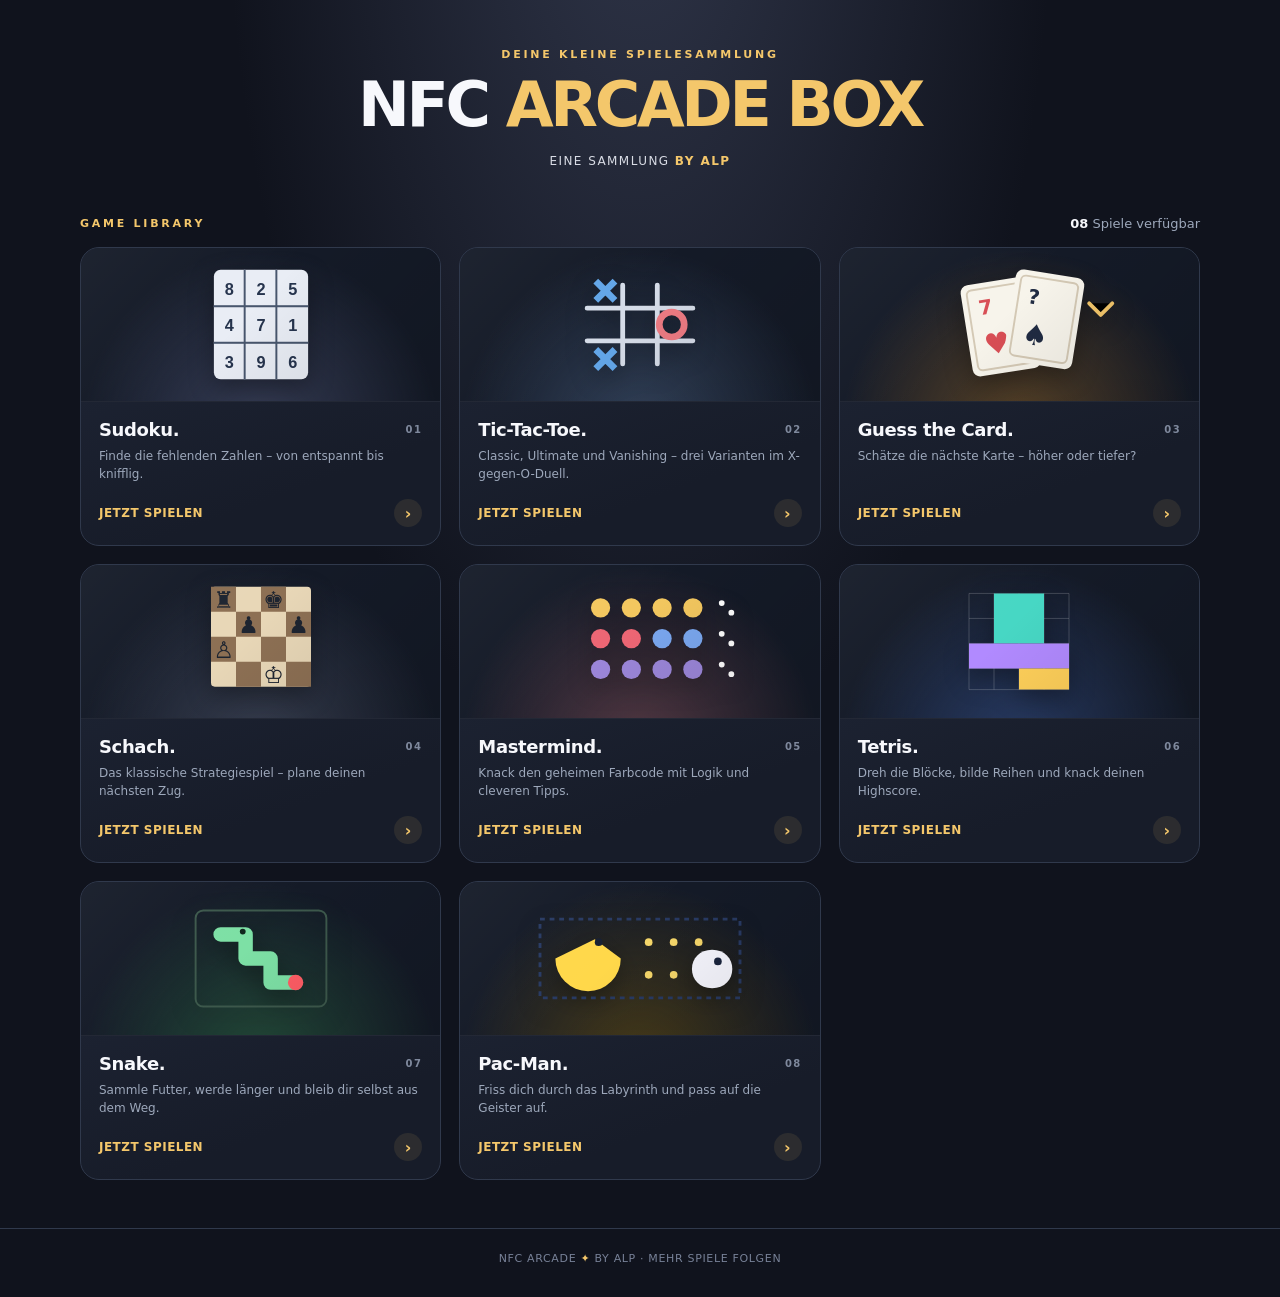
==== commit 98ccd7df: "Add trailing periods to all arcade game names" ====
--- a/index.html
+++ b/index.html
@@ -37,14 +37,14 @@
 <main class="wrap">
  <div class="toolbar"><div class="eyebrow">Game Library</div><div class="count"><strong>08</strong> Spiele verfügbar</div></div>
  <section class="grid" aria-label="Alle Spiele">
-  <a class="card" href="./sudoku/" aria-label="Sudoku starten"><div class="preview" style="--glow:#39405a"><div class="art"><svg viewBox="0 0 260 130"><rect x="81" y="8" width="98" height="114" rx="7" fill="#e9edf5"/><g stroke="#8995aa" stroke-width="1"><path d="M113 8v114M146 8v114M81 46h98M81 84h98"/></g><g stroke="#48566d" stroke-width="2"><path d="M81 46h98M81 84h98M113 8v114M146 8v114"/></g><g fill="#26344d" font-family="Arial" font-size="17" font-weight="700" text-anchor="middle"><text x="97" y="34">8</text><text x="130" y="34">2</text><text x="163" y="34">5</text><text x="97" y="72">4</text><text x="130" y="72">7</text><text x="163" y="72">1</text><text x="97" y="110">3</text><text x="130" y="110">9</text><text x="163" y="110">6</text></g></svg></div></div><div class="cardbody"><div class="topline"><div class="name">Sudoku</div><div class="number">01</div></div><p class="desc">Finde die fehlenden Zahlen – von entspannt bis knifflig.</p><div class="launch">JETZT SPIELEN <span class="arrow">›</span></div></div></a>
-  <a class="card" href="./tic-tac-toe/" aria-label="Tic-Tac-Toe starten"><div class="preview" style="--glow:#34445d"><div class="art"><svg viewBox="0 0 260 130"><g stroke="#d5dce8" stroke-width="5" stroke-linecap="round"><path d="M112 24v82M148 24v82M75 48h110M75 82h110"/></g><g fill="none" stroke-width="7"><path d="M84 20l20 20m0-20L84 40" stroke="#63a6e8"/><circle cx="163" cy="65" r="13" stroke="#ed7b83"/><path d="M84 91l20 20m0-20l-20 20" stroke="#63a6e8"/></g></svg></div></div><div class="cardbody"><div class="topline"><div class="name">Tic-Tac-Toe</div><div class="number">02</div></div><p class="desc">Classic, Ultimate und Vanishing – drei Varianten im X-gegen-O-Duell.</p><div class="launch">JETZT SPIELEN <span class="arrow">›</span></div></div></a>
+  <a class="card" href="./sudoku/" aria-label="Sudoku starten"><div class="preview" style="--glow:#39405a"><div class="art"><svg viewBox="0 0 260 130"><rect x="81" y="8" width="98" height="114" rx="7" fill="#e9edf5"/><g stroke="#8995aa" stroke-width="1"><path d="M113 8v114M146 8v114M81 46h98M81 84h98"/></g><g stroke="#48566d" stroke-width="2"><path d="M81 46h98M81 84h98M113 8v114M146 8v114"/></g><g fill="#26344d" font-family="Arial" font-size="17" font-weight="700" text-anchor="middle"><text x="97" y="34">8</text><text x="130" y="34">2</text><text x="163" y="34">5</text><text x="97" y="72">4</text><text x="130" y="72">7</text><text x="163" y="72">1</text><text x="97" y="110">3</text><text x="130" y="110">9</text><text x="163" y="110">6</text></g></svg></div></div><div class="cardbody"><div class="topline"><div class="name">Sudoku.</div><div class="number">01</div></div><p class="desc">Finde die fehlenden Zahlen – von entspannt bis knifflig.</p><div class="launch">JETZT SPIELEN <span class="arrow">›</span></div></div></a>
+  <a class="card" href="./tic-tac-toe/" aria-label="Tic-Tac-Toe starten"><div class="preview" style="--glow:#34445d"><div class="art"><svg viewBox="0 0 260 130"><g stroke="#d5dce8" stroke-width="5" stroke-linecap="round"><path d="M112 24v82M148 24v82M75 48h110M75 82h110"/></g><g fill="none" stroke-width="7"><path d="M84 20l20 20m0-20L84 40" stroke="#63a6e8"/><circle cx="163" cy="65" r="13" stroke="#ed7b83"/><path d="M84 91l20 20m0-20l-20 20" stroke="#63a6e8"/></g></svg></div></div><div class="cardbody"><div class="topline"><div class="name">Tic-Tac-Toe.</div><div class="number">02</div></div><p class="desc">Classic, Ultimate und Vanishing – drei Varianten im X-gegen-O-Duell.</p><div class="launch">JETZT SPIELEN <span class="arrow">›</span></div></div></a>
   <a class="card" href="./higher-lower/" aria-label="Guess the Card starten"><div class="preview" style="--glow:#5b4427"><div class="art"><svg viewBox="0 0 260 130"><g transform="rotate(-9 112 66)"><rect x="75" y="19" width="72" height="96" rx="8" fill="#f7f4eb"/><rect x="81" y="25" width="60" height="84" rx="5" fill="none" stroke="#d4c9b5" stroke-width="2"/><text x="91" y="52" fill="#d84e55" font-size="21" font-weight="800">7</text><text x="91" y="94" fill="#d84e55" font-size="30">♥</text></g><g transform="rotate(9 158 66)"><rect x="119" y="12" width="72" height="96" rx="8" fill="#f7f4eb"/><rect x="125" y="18" width="60" height="84" rx="5" fill="none" stroke="#d4c9b5" stroke-width="2"/><text x="135" y="46" fill="#202b42" font-size="21" font-weight="800">?</text><text x="135" y="88" fill="#202b42" font-size="30">♠</text></g><path d="M203 43l12 12 12-12" stroke="#f4c76b" stroke-width="4" stroke-linecap="round" stroke-linejoin="round"/></svg></div></div><div class="cardbody"><div class="topline"><div class="name">Guess the Card.</div><div class="number">03</div></div><p class="desc">Schätze die nächste Karte – höher oder tiefer?</p><div class="launch">JETZT SPIELEN <span class="arrow">›</span></div></div></a>
-  <a class="card" href="./chess/" aria-label="Schach starten"><div class="preview" style="--glow:#394052"><div class="art"><svg viewBox="0 0 260 130"><g transform="translate(78 8)"><rect width="104" height="104" rx="4" fill="#e8d7b7"/><g fill="#8d7054"><path d="M0 0h26v26H0zM52 0h26v26H52zM0 52h26v26H0zM52 52h26v26H52zM26 26h26v26H26zM78 26h26v26H78zM26 78h26v26H26zM78 78h26v26H78z"/></g><g fill="#1d2430" font-size="24" text-anchor="middle"><text x="13" y="22">♜</text><text x="65" y="22">♚</text><text x="39" y="48">♟</text><text x="91" y="48">♟</text><text x="13" y="74">♙</text><text x="65" y="100">♔</text></g></g></svg></div></div><div class="cardbody"><div class="topline"><div class="name">Schach</div><div class="number">04</div></div><p class="desc">Das klassische Strategiespiel – plane deinen nächsten Zug.</p><div class="launch">JETZT SPIELEN <span class="arrow">›</span></div></div></a>
-  <a class="card" href="./mastermind/" aria-label="Mastermind starten"><div class="preview" style="--glow:#563a45"><div class="art"><svg viewBox="0 0 260 130"><g fill="#f3c75f"><circle cx="89" cy="30" r="10"/><circle cx="121" cy="30" r="10"/><circle cx="153" cy="30" r="10"/><circle cx="185" cy="30" r="10"/></g><g fill="#ed6674"><circle cx="89" cy="62" r="10"/><circle cx="121" cy="62" r="10"/></g><g fill="#7aa7ef"><circle cx="153" cy="62" r="10"/><circle cx="185" cy="62" r="10"/></g><g fill="#9b86d9"><circle cx="89" cy="94" r="10"/><circle cx="121" cy="94" r="10"/><circle cx="153" cy="94" r="10"/><circle cx="185" cy="94" r="10"/></g><g fill="#fff"><circle cx="215" cy="25" r="3"/><circle cx="225" cy="35" r="3"/><circle cx="215" cy="57" r="3"/><circle cx="225" cy="67" r="3"/><circle cx="215" cy="89" r="3"/><circle cx="225" cy="99" r="3"/></g></svg></div></div><div class="cardbody"><div class="topline"><div class="name">Mastermind</div><div class="number">05</div></div><p class="desc">Knack den geheimen Farbcode mit Logik und cleveren Tipps.</p><div class="launch">JETZT SPIELEN <span class="arrow">›</span></div></div></a>
-  <a class="card" href="./tetris/" aria-label="Tetris starten"><div class="preview" style="--glow:#293d68"><div class="art"><svg viewBox="0 0 260 130"><g stroke="#ffffff30" stroke-width="1"><path d="M78 15v100M104 15v100M130 15v100M156 15v100M182 15v100M78 15h104M78 41h104M78 67h104M78 93h104M78 115h104"/></g><g><path d="M104 15h26v26h-26zM130 15h26v26h-26zM104 41h26v26h-26zM130 41h26v26h-26z" fill="#47d7c4"/><path d="M78 67h26v26H78zM104 67h26v26h-26zM130 67h26v26h-26zM156 67h26v26h-26z" fill="#b18aff"/><path d="M130 93h26v22h-26zM156 93h26v22h-26z" fill="#ffd05a"/></g></svg></div></div><div class="cardbody"><div class="topline"><div class="name">Tetris</div><div class="number">06</div></div><p class="desc">Dreh die Blöcke, bilde Reihen und knack deinen Highscore.</p><div class="launch">JETZT SPIELEN <span class="arrow">›</span></div></div></a>
-  <a class="card" href="./snake/" aria-label="Snake starten"><div class="preview" style="--glow:#244d3a"><div class="art"><svg viewBox="0 0 260 130" fill="none"><rect x="62" y="15" width="136" height="100" rx="8" stroke="#3d594c" stroke-width="2"/><path d="M88 40h26v25h26v25h26" stroke="#7de0a5" stroke-width="15" stroke-linecap="round" stroke-linejoin="round"/><circle cx="166" cy="90" r="8" fill="#ff5d65"/><circle cx="111" cy="37" r="3" fill="#10251c"/></svg></div></div><div class="cardbody"><div class="topline"><div class="name">Snake</div><div class="number">07</div></div><p class="desc">Sammle Futter, werde länger und bleib dir selbst aus dem Weg.</p><div class="launch">JETZT SPIELEN <span class="arrow">›</span></div></div></a>
-  <a class="card" href="./pacman/" aria-label="Pac-Man starten"><div class="preview" style="--glow:#4a3d19"><div class="art"><svg viewBox="0 0 260 130" fill="none"><path d="M26 24h208v82H26z" stroke="#283a63" stroke-width="3" stroke-dasharray="5 5"/><path d="M42 65a34 34 0 1 0 68 0L83 45 42 65Z" fill="#ffd84a"/><circle cx="87" cy="48" r="4" fill="#172033"/><g fill="#f6d76a"><circle cx="139" cy="48" r="4"/><circle cx="165" cy="48" r="4"/><circle cx="191" cy="48" r="4"/><circle cx="139" cy="82" r="4"/><circle cx="165" cy="82" r="4"/></g><path d="M205 56c-13 0-21 9-21 20s8 20 21 20 21-9 21-20-8-20-21-20Z" fill="#f7f7ff"/><circle cx="211" cy="68" r="4" fill="#19243d"/></svg></div></div><div class="cardbody"><div class="topline"><div class="name">Pac-Man</div><div class="number">08</div></div><p class="desc">Friss dich durch das Labyrinth und pass auf die Geister auf.</p><div class="launch">JETZT SPIELEN <span class="arrow">›</span></div></div></a>
+  <a class="card" href="./chess/" aria-label="Schach starten"><div class="preview" style="--glow:#394052"><div class="art"><svg viewBox="0 0 260 130"><g transform="translate(78 8)"><rect width="104" height="104" rx="4" fill="#e8d7b7"/><g fill="#8d7054"><path d="M0 0h26v26H0zM52 0h26v26H52zM0 52h26v26H0zM52 52h26v26H52zM26 26h26v26H26zM78 26h26v26H78zM26 78h26v26H26zM78 78h26v26H78z"/></g><g fill="#1d2430" font-size="24" text-anchor="middle"><text x="13" y="22">♜</text><text x="65" y="22">♚</text><text x="39" y="48">♟</text><text x="91" y="48">♟</text><text x="13" y="74">♙</text><text x="65" y="100">♔</text></g></g></svg></div></div><div class="cardbody"><div class="topline"><div class="name">Schach.</div><div class="number">04</div></div><p class="desc">Das klassische Strategiespiel – plane deinen nächsten Zug.</p><div class="launch">JETZT SPIELEN <span class="arrow">›</span></div></div></a>
+  <a class="card" href="./mastermind/" aria-label="Mastermind starten"><div class="preview" style="--glow:#563a45"><div class="art"><svg viewBox="0 0 260 130"><g fill="#f3c75f"><circle cx="89" cy="30" r="10"/><circle cx="121" cy="30" r="10"/><circle cx="153" cy="30" r="10"/><circle cx="185" cy="30" r="10"/></g><g fill="#ed6674"><circle cx="89" cy="62" r="10"/><circle cx="121" cy="62" r="10"/></g><g fill="#7aa7ef"><circle cx="153" cy="62" r="10"/><circle cx="185" cy="62" r="10"/></g><g fill="#9b86d9"><circle cx="89" cy="94" r="10"/><circle cx="121" cy="94" r="10"/><circle cx="153" cy="94" r="10"/><circle cx="185" cy="94" r="10"/></g><g fill="#fff"><circle cx="215" cy="25" r="3"/><circle cx="225" cy="35" r="3"/><circle cx="215" cy="57" r="3"/><circle cx="225" cy="67" r="3"/><circle cx="215" cy="89" r="3"/><circle cx="225" cy="99" r="3"/></g></svg></div></div><div class="cardbody"><div class="topline"><div class="name">Mastermind.</div><div class="number">05</div></div><p class="desc">Knack den geheimen Farbcode mit Logik und cleveren Tipps.</p><div class="launch">JETZT SPIELEN <span class="arrow">›</span></div></div></a>
+  <a class="card" href="./tetris/" aria-label="Tetris starten"><div class="preview" style="--glow:#293d68"><div class="art"><svg viewBox="0 0 260 130"><g stroke="#ffffff30" stroke-width="1"><path d="M78 15v100M104 15v100M130 15v100M156 15v100M182 15v100M78 15h104M78 41h104M78 67h104M78 93h104M78 115h104"/></g><g><path d="M104 15h26v26h-26zM130 15h26v26h-26zM104 41h26v26h-26zM130 41h26v26h-26z" fill="#47d7c4"/><path d="M78 67h26v26H78zM104 67h26v26h-26zM130 67h26v26h-26zM156 67h26v26h-26z" fill="#b18aff"/><path d="M130 93h26v22h-26zM156 93h26v22h-26z" fill="#ffd05a"/></g></svg></div></div><div class="cardbody"><div class="topline"><div class="name">Tetris.</div><div class="number">06</div></div><p class="desc">Dreh die Blöcke, bilde Reihen und knack deinen Highscore.</p><div class="launch">JETZT SPIELEN <span class="arrow">›</span></div></div></a>
+  <a class="card" href="./snake/" aria-label="Snake starten"><div class="preview" style="--glow:#244d3a"><div class="art"><svg viewBox="0 0 260 130" fill="none"><rect x="62" y="15" width="136" height="100" rx="8" stroke="#3d594c" stroke-width="2"/><path d="M88 40h26v25h26v25h26" stroke="#7de0a5" stroke-width="15" stroke-linecap="round" stroke-linejoin="round"/><circle cx="166" cy="90" r="8" fill="#ff5d65"/><circle cx="111" cy="37" r="3" fill="#10251c"/></svg></div></div><div class="cardbody"><div class="topline"><div class="name">Snake.</div><div class="number">07</div></div><p class="desc">Sammle Futter, werde länger und bleib dir selbst aus dem Weg.</p><div class="launch">JETZT SPIELEN <span class="arrow">›</span></div></div></a>
+  <a class="card" href="./pacman/" aria-label="Pac-Man starten"><div class="preview" style="--glow:#4a3d19"><div class="art"><svg viewBox="0 0 260 130" fill="none"><path d="M26 24h208v82H26z" stroke="#283a63" stroke-width="3" stroke-dasharray="5 5"/><path d="M42 65a34 34 0 1 0 68 0L83 45 42 65Z" fill="#ffd84a"/><circle cx="87" cy="48" r="4" fill="#172033"/><g fill="#f6d76a"><circle cx="139" cy="48" r="4"/><circle cx="165" cy="48" r="4"/><circle cx="191" cy="48" r="4"/><circle cx="139" cy="82" r="4"/><circle cx="165" cy="82" r="4"/></g><path d="M205 56c-13 0-21 9-21 20s8 20 21 20 21-9 21-20-8-20-21-20Z" fill="#f7f7ff"/><circle cx="211" cy="68" r="4" fill="#19243d"/></svg></div></div><div class="cardbody"><div class="topline"><div class="name">Pac-Man.</div><div class="number">08</div></div><p class="desc">Friss dich durch das Labyrinth und pass auf die Geister auf.</p><div class="launch">JETZT SPIELEN <span class="arrow">›</span></div></div></a>
 
 
 
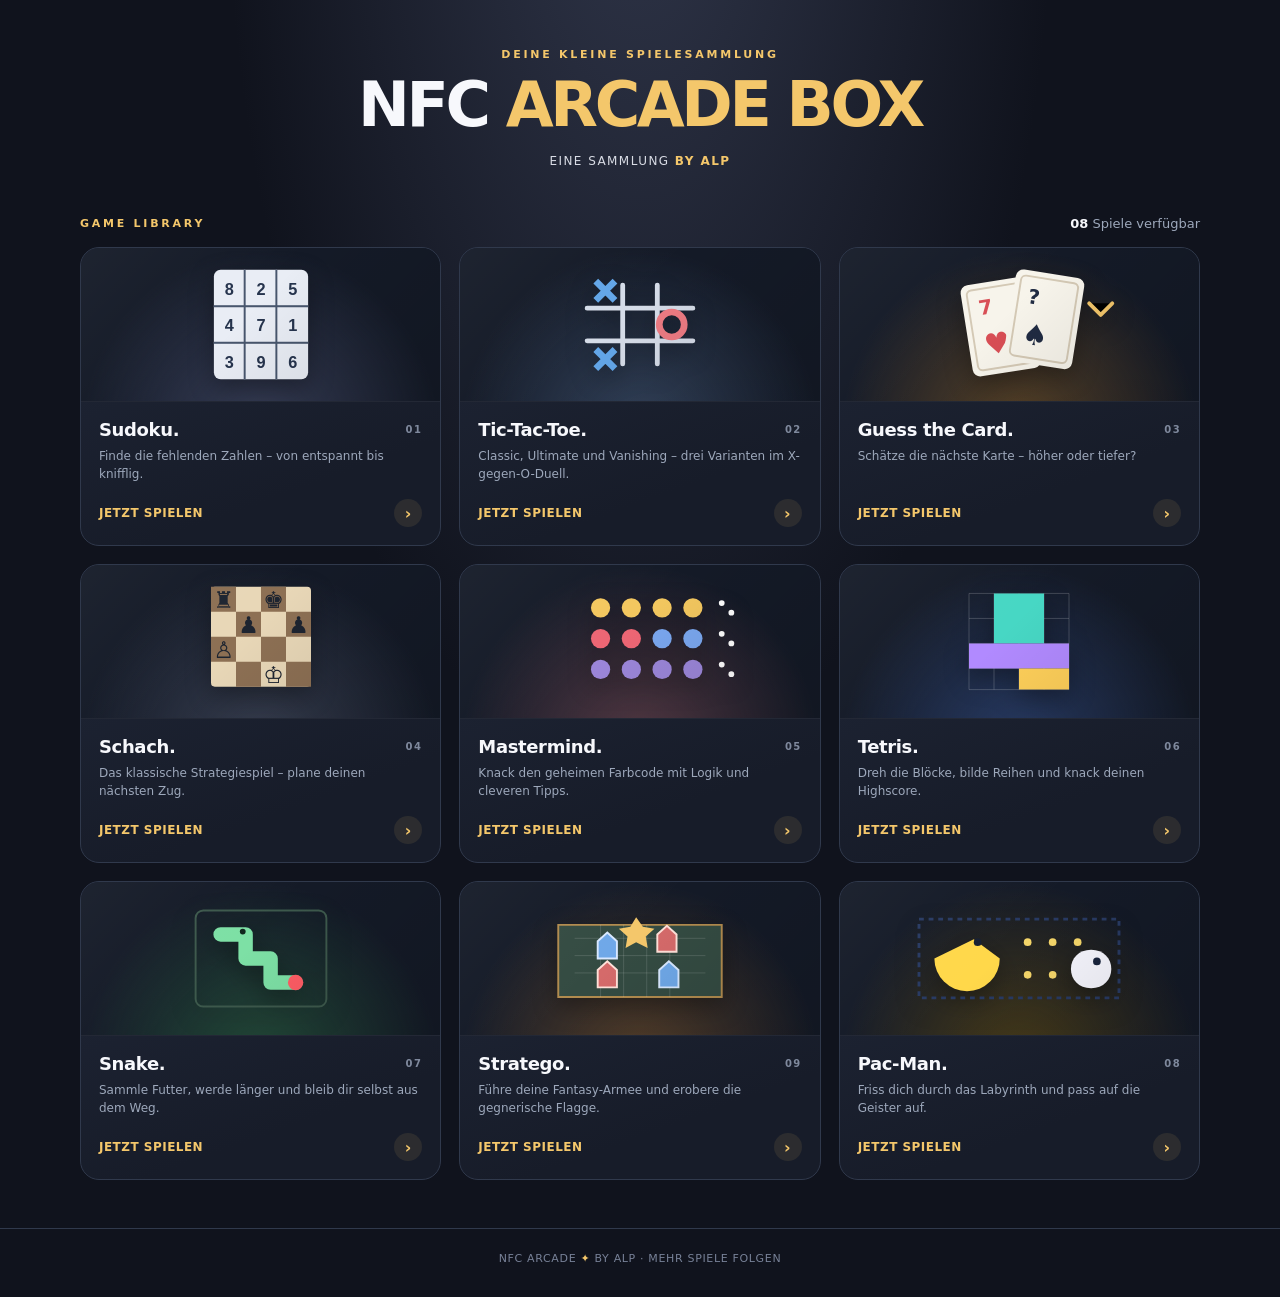
==== commit 3da1493b: "Add Stratego to NFC Arcade" ====
--- a/index.html
+++ b/index.html
@@ -44,6 +44,7 @@
   <a class="card" href="./mastermind/" aria-label="Mastermind starten"><div class="preview" style="--glow:#563a45"><div class="art"><svg viewBox="0 0 260 130"><g fill="#f3c75f"><circle cx="89" cy="30" r="10"/><circle cx="121" cy="30" r="10"/><circle cx="153" cy="30" r="10"/><circle cx="185" cy="30" r="10"/></g><g fill="#ed6674"><circle cx="89" cy="62" r="10"/><circle cx="121" cy="62" r="10"/></g><g fill="#7aa7ef"><circle cx="153" cy="62" r="10"/><circle cx="185" cy="62" r="10"/></g><g fill="#9b86d9"><circle cx="89" cy="94" r="10"/><circle cx="121" cy="94" r="10"/><circle cx="153" cy="94" r="10"/><circle cx="185" cy="94" r="10"/></g><g fill="#fff"><circle cx="215" cy="25" r="3"/><circle cx="225" cy="35" r="3"/><circle cx="215" cy="57" r="3"/><circle cx="225" cy="67" r="3"/><circle cx="215" cy="89" r="3"/><circle cx="225" cy="99" r="3"/></g></svg></div></div><div class="cardbody"><div class="topline"><div class="name">Mastermind.</div><div class="number">05</div></div><p class="desc">Knack den geheimen Farbcode mit Logik und cleveren Tipps.</p><div class="launch">JETZT SPIELEN <span class="arrow">›</span></div></div></a>
   <a class="card" href="./tetris/" aria-label="Tetris starten"><div class="preview" style="--glow:#293d68"><div class="art"><svg viewBox="0 0 260 130"><g stroke="#ffffff30" stroke-width="1"><path d="M78 15v100M104 15v100M130 15v100M156 15v100M182 15v100M78 15h104M78 41h104M78 67h104M78 93h104M78 115h104"/></g><g><path d="M104 15h26v26h-26zM130 15h26v26h-26zM104 41h26v26h-26zM130 41h26v26h-26z" fill="#47d7c4"/><path d="M78 67h26v26H78zM104 67h26v26h-26zM130 67h26v26h-26zM156 67h26v26h-26z" fill="#b18aff"/><path d="M130 93h26v22h-26zM156 93h26v22h-26z" fill="#ffd05a"/></g></svg></div></div><div class="cardbody"><div class="topline"><div class="name">Tetris.</div><div class="number">06</div></div><p class="desc">Dreh die Blöcke, bilde Reihen und knack deinen Highscore.</p><div class="launch">JETZT SPIELEN <span class="arrow">›</span></div></div></a>
   <a class="card" href="./snake/" aria-label="Snake starten"><div class="preview" style="--glow:#244d3a"><div class="art"><svg viewBox="0 0 260 130" fill="none"><rect x="62" y="15" width="136" height="100" rx="8" stroke="#3d594c" stroke-width="2"/><path d="M88 40h26v25h26v25h26" stroke="#7de0a5" stroke-width="15" stroke-linecap="round" stroke-linejoin="round"/><circle cx="166" cy="90" r="8" fill="#ff5d65"/><circle cx="111" cy="37" r="3" fill="#10251c"/></svg></div></div><div class="cardbody"><div class="topline"><div class="name">Snake.</div><div class="number">07</div></div><p class="desc">Sammle Futter, werde länger und bleib dir selbst aus dem Weg.</p><div class="launch">JETZT SPIELEN <span class="arrow">›</span></div></div></a>
+  <a class="card" href="./stratego/" aria-label="Stratego starten"><div class="preview" style="--glow:#57402a"><div class="art"><svg viewBox="0 0 260 130"><path d="M45 30h170v75H45z" fill="#344b42" stroke="#b18b4e" stroke-width="2"/><path d="M62 44h136M62 62h136M62 80h136M89 30v75M113 30v75M137 30v75M161 30v75" stroke="#ffffff24"/><g fill="#6fa8e8" stroke="#d8e8ff" stroke-width="2"><path d="M86 47l10-9 10 9v18H86z"/><path d="M150 77l10-9 10 9v18h-20z"/></g><g fill="#d56a6a" stroke="#ffe0d8" stroke-width="2"><path d="M148 40l10-9 10 9v18h-20z"/><path d="M86 77l10-9 10 9v18H86z"/></g><path d="M126 22l7 10 12 2-9 8 2 12-12-6-11 6 2-12-9-8 12-2z" fill="#f4c76b"/></svg></div></div><div class="cardbody"><div class="topline"><div class="name">Stratego.</div><div class="number">09</div></div><p class="desc">Führe deine Fantasy-Armee und erobere die gegnerische Flagge.</p><div class="launch">JETZT SPIELEN <span class="arrow">›</span></div></div></a>
   <a class="card" href="./pacman/" aria-label="Pac-Man starten"><div class="preview" style="--glow:#4a3d19"><div class="art"><svg viewBox="0 0 260 130" fill="none"><path d="M26 24h208v82H26z" stroke="#283a63" stroke-width="3" stroke-dasharray="5 5"/><path d="M42 65a34 34 0 1 0 68 0L83 45 42 65Z" fill="#ffd84a"/><circle cx="87" cy="48" r="4" fill="#172033"/><g fill="#f6d76a"><circle cx="139" cy="48" r="4"/><circle cx="165" cy="48" r="4"/><circle cx="191" cy="48" r="4"/><circle cx="139" cy="82" r="4"/><circle cx="165" cy="82" r="4"/></g><path d="M205 56c-13 0-21 9-21 20s8 20 21 20 21-9 21-20-8-20-21-20Z" fill="#f7f7ff"/><circle cx="211" cy="68" r="4" fill="#19243d"/></svg></div></div><div class="cardbody"><div class="topline"><div class="name">Pac-Man.</div><div class="number">08</div></div><p class="desc">Friss dich durch das Labyrinth und pass auf die Geister auf.</p><div class="launch">JETZT SPIELEN <span class="arrow">›</span></div></div></a>
 
 
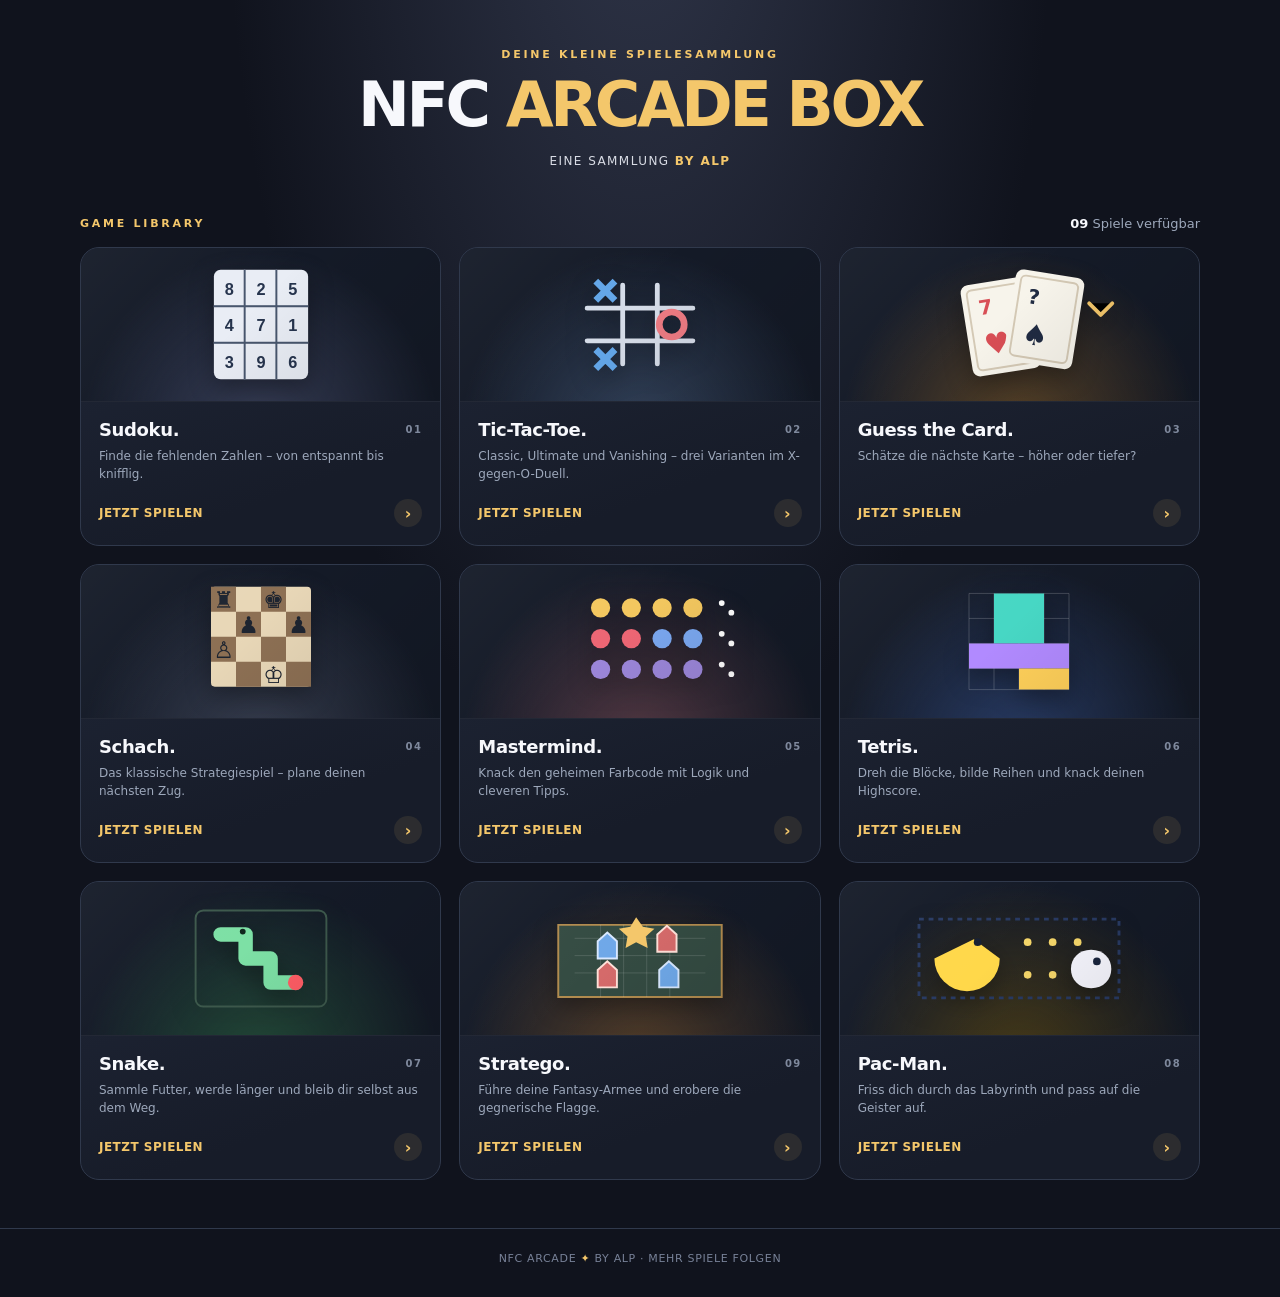
==== commit ee6562eb: "Update NFC Arcade game count" ====
--- a/index.html
+++ b/index.html
@@ -4,7 +4,7 @@
 <meta charset="utf-8">
 <meta name="viewport" content="width=device-width,initial-scale=1,viewport-fit=cover">
 <meta name="theme-color" content="#10131d">
-<meta name="description" content="NFC Arcade Gamebox – acht kleine Spiele direkt im Browser. Erstellt von Alp.">
+<meta name="description" content="NFC Arcade Gamebox – neun kleine Spiele direkt im Browser. Erstellt von Alp.">
 <title>NFC Arcade Gamebox – by Alp</title>
 <style>
 :root{color-scheme:dark;--bg:#10131d;--panel:#191e2c;--panel2:#202738;--gold:#f4c76b;--muted:#9da8bb;--line:#30394c;--white:#f7f8fc}
@@ -35,7 +35,7 @@
  <div class="byline">Eine Sammlung <b>by Alp</b></div>
 </header>
 <main class="wrap">
- <div class="toolbar"><div class="eyebrow">Game Library</div><div class="count"><strong>08</strong> Spiele verfügbar</div></div>
+ <div class="toolbar"><div class="eyebrow">Game Library</div><div class="count"><strong>09</strong> Spiele verfügbar</div></div>
  <section class="grid" aria-label="Alle Spiele">
   <a class="card" href="./sudoku/" aria-label="Sudoku starten"><div class="preview" style="--glow:#39405a"><div class="art"><svg viewBox="0 0 260 130"><rect x="81" y="8" width="98" height="114" rx="7" fill="#e9edf5"/><g stroke="#8995aa" stroke-width="1"><path d="M113 8v114M146 8v114M81 46h98M81 84h98"/></g><g stroke="#48566d" stroke-width="2"><path d="M81 46h98M81 84h98M113 8v114M146 8v114"/></g><g fill="#26344d" font-family="Arial" font-size="17" font-weight="700" text-anchor="middle"><text x="97" y="34">8</text><text x="130" y="34">2</text><text x="163" y="34">5</text><text x="97" y="72">4</text><text x="130" y="72">7</text><text x="163" y="72">1</text><text x="97" y="110">3</text><text x="130" y="110">9</text><text x="163" y="110">6</text></g></svg></div></div><div class="cardbody"><div class="topline"><div class="name">Sudoku.</div><div class="number">01</div></div><p class="desc">Finde die fehlenden Zahlen – von entspannt bis knifflig.</p><div class="launch">JETZT SPIELEN <span class="arrow">›</span></div></div></a>
   <a class="card" href="./tic-tac-toe/" aria-label="Tic-Tac-Toe starten"><div class="preview" style="--glow:#34445d"><div class="art"><svg viewBox="0 0 260 130"><g stroke="#d5dce8" stroke-width="5" stroke-linecap="round"><path d="M112 24v82M148 24v82M75 48h110M75 82h110"/></g><g fill="none" stroke-width="7"><path d="M84 20l20 20m0-20L84 40" stroke="#63a6e8"/><circle cx="163" cy="65" r="13" stroke="#ed7b83"/><path d="M84 91l20 20m0-20l-20 20" stroke="#63a6e8"/></g></svg></div></div><div class="cardbody"><div class="topline"><div class="name">Tic-Tac-Toe.</div><div class="number">02</div></div><p class="desc">Classic, Ultimate und Vanishing – drei Varianten im X-gegen-O-Duell.</p><div class="launch">JETZT SPIELEN <span class="arrow">›</span></div></div></a>
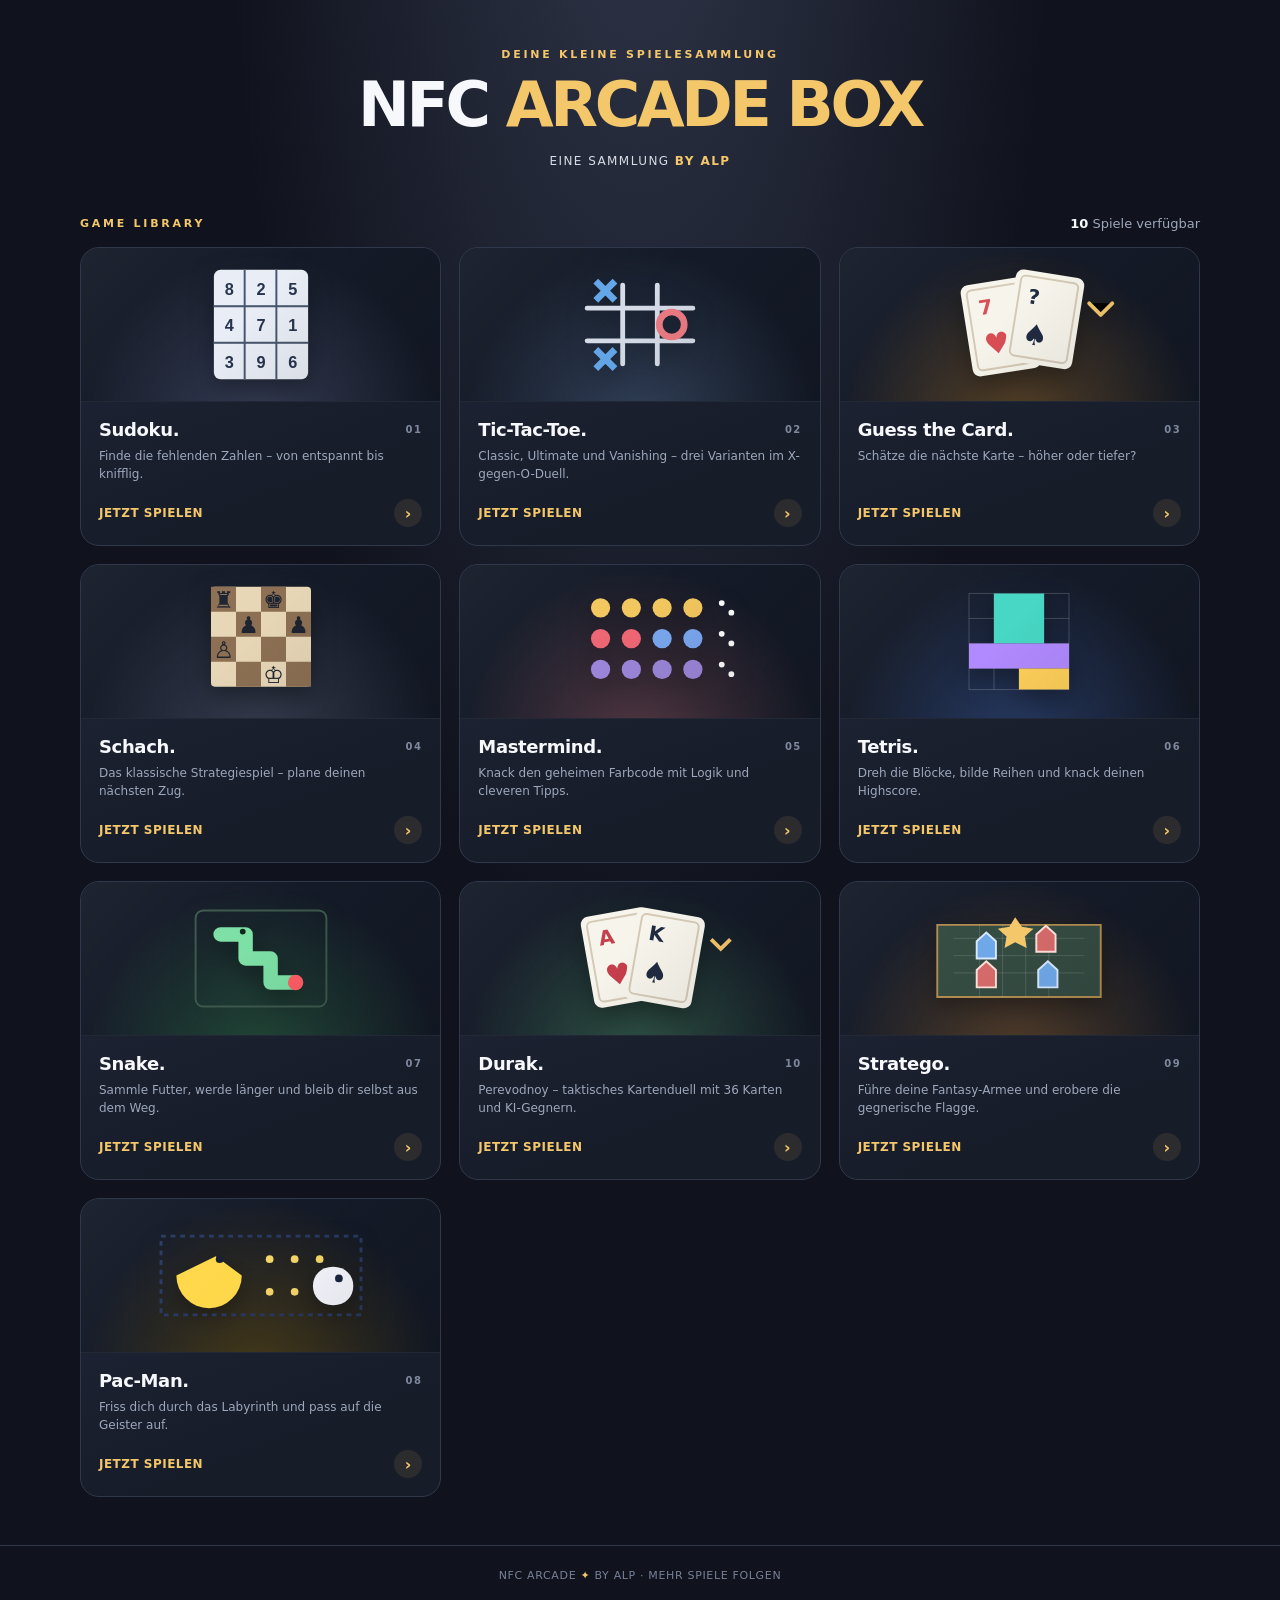
==== commit 3c4577dc: "Add Durak to arcade game library" ====
--- a/index.html
+++ b/index.html
@@ -35,7 +35,7 @@
  <div class="byline">Eine Sammlung <b>by Alp</b></div>
 </header>
 <main class="wrap">
- <div class="toolbar"><div class="eyebrow">Game Library</div><div class="count"><strong>09</strong> Spiele verfügbar</div></div>
+ <div class="toolbar"><div class="eyebrow">Game Library</div><div class="count"><strong>10</strong> Spiele verfügbar</div></div>
  <section class="grid" aria-label="Alle Spiele">
   <a class="card" href="./sudoku/" aria-label="Sudoku starten"><div class="preview" style="--glow:#39405a"><div class="art"><svg viewBox="0 0 260 130"><rect x="81" y="8" width="98" height="114" rx="7" fill="#e9edf5"/><g stroke="#8995aa" stroke-width="1"><path d="M113 8v114M146 8v114M81 46h98M81 84h98"/></g><g stroke="#48566d" stroke-width="2"><path d="M81 46h98M81 84h98M113 8v114M146 8v114"/></g><g fill="#26344d" font-family="Arial" font-size="17" font-weight="700" text-anchor="middle"><text x="97" y="34">8</text><text x="130" y="34">2</text><text x="163" y="34">5</text><text x="97" y="72">4</text><text x="130" y="72">7</text><text x="163" y="72">1</text><text x="97" y="110">3</text><text x="130" y="110">9</text><text x="163" y="110">6</text></g></svg></div></div><div class="cardbody"><div class="topline"><div class="name">Sudoku.</div><div class="number">01</div></div><p class="desc">Finde die fehlenden Zahlen – von entspannt bis knifflig.</p><div class="launch">JETZT SPIELEN <span class="arrow">›</span></div></div></a>
   <a class="card" href="./tic-tac-toe/" aria-label="Tic-Tac-Toe starten"><div class="preview" style="--glow:#34445d"><div class="art"><svg viewBox="0 0 260 130"><g stroke="#d5dce8" stroke-width="5" stroke-linecap="round"><path d="M112 24v82M148 24v82M75 48h110M75 82h110"/></g><g fill="none" stroke-width="7"><path d="M84 20l20 20m0-20L84 40" stroke="#63a6e8"/><circle cx="163" cy="65" r="13" stroke="#ed7b83"/><path d="M84 91l20 20m0-20l-20 20" stroke="#63a6e8"/></g></svg></div></div><div class="cardbody"><div class="topline"><div class="name">Tic-Tac-Toe.</div><div class="number">02</div></div><p class="desc">Classic, Ultimate und Vanishing – drei Varianten im X-gegen-O-Duell.</p><div class="launch">JETZT SPIELEN <span class="arrow">›</span></div></div></a>
@@ -44,6 +44,7 @@
   <a class="card" href="./mastermind/" aria-label="Mastermind starten"><div class="preview" style="--glow:#563a45"><div class="art"><svg viewBox="0 0 260 130"><g fill="#f3c75f"><circle cx="89" cy="30" r="10"/><circle cx="121" cy="30" r="10"/><circle cx="153" cy="30" r="10"/><circle cx="185" cy="30" r="10"/></g><g fill="#ed6674"><circle cx="89" cy="62" r="10"/><circle cx="121" cy="62" r="10"/></g><g fill="#7aa7ef"><circle cx="153" cy="62" r="10"/><circle cx="185" cy="62" r="10"/></g><g fill="#9b86d9"><circle cx="89" cy="94" r="10"/><circle cx="121" cy="94" r="10"/><circle cx="153" cy="94" r="10"/><circle cx="185" cy="94" r="10"/></g><g fill="#fff"><circle cx="215" cy="25" r="3"/><circle cx="225" cy="35" r="3"/><circle cx="215" cy="57" r="3"/><circle cx="225" cy="67" r="3"/><circle cx="215" cy="89" r="3"/><circle cx="225" cy="99" r="3"/></g></svg></div></div><div class="cardbody"><div class="topline"><div class="name">Mastermind.</div><div class="number">05</div></div><p class="desc">Knack den geheimen Farbcode mit Logik und cleveren Tipps.</p><div class="launch">JETZT SPIELEN <span class="arrow">›</span></div></div></a>
   <a class="card" href="./tetris/" aria-label="Tetris starten"><div class="preview" style="--glow:#293d68"><div class="art"><svg viewBox="0 0 260 130"><g stroke="#ffffff30" stroke-width="1"><path d="M78 15v100M104 15v100M130 15v100M156 15v100M182 15v100M78 15h104M78 41h104M78 67h104M78 93h104M78 115h104"/></g><g><path d="M104 15h26v26h-26zM130 15h26v26h-26zM104 41h26v26h-26zM130 41h26v26h-26z" fill="#47d7c4"/><path d="M78 67h26v26H78zM104 67h26v26h-26zM130 67h26v26h-26zM156 67h26v26h-26z" fill="#b18aff"/><path d="M130 93h26v22h-26zM156 93h26v22h-26z" fill="#ffd05a"/></g></svg></div></div><div class="cardbody"><div class="topline"><div class="name">Tetris.</div><div class="number">06</div></div><p class="desc">Dreh die Blöcke, bilde Reihen und knack deinen Highscore.</p><div class="launch">JETZT SPIELEN <span class="arrow">›</span></div></div></a>
   <a class="card" href="./snake/" aria-label="Snake starten"><div class="preview" style="--glow:#244d3a"><div class="art"><svg viewBox="0 0 260 130" fill="none"><rect x="62" y="15" width="136" height="100" rx="8" stroke="#3d594c" stroke-width="2"/><path d="M88 40h26v25h26v25h26" stroke="#7de0a5" stroke-width="15" stroke-linecap="round" stroke-linejoin="round"/><circle cx="166" cy="90" r="8" fill="#ff5d65"/><circle cx="111" cy="37" r="3" fill="#10251c"/></svg></div></div><div class="cardbody"><div class="topline"><div class="name">Snake.</div><div class="number">07</div></div><p class="desc">Sammle Futter, werde länger und bleib dir selbst aus dem Weg.</p><div class="launch">JETZT SPIELEN <span class="arrow">›</span></div></div></a>
+  <a class="card" href="./durak/" aria-label="Durak starten"><div class="preview" style="--glow:#315747"><div class="art"><svg viewBox="0 0 260 130"><g transform="rotate(-10 105 65)"><rect x="75" y="17" width="72" height="96" rx="8" fill="#f7f4eb"/><rect x="81" y="23" width="60" height="84" rx="5" fill="none" stroke="#d4c9b5" stroke-width="2"/><text x="91" y="49" fill="#c53e4c" font-size="21" font-weight="800">A</text><text x="91" y="92" fill="#c53e4c" font-size="30">♥</text></g><g transform="rotate(10 158 65)"><rect x="119" y="17" width="72" height="96" rx="8" fill="#f7f4eb"/><rect x="125" y="23" width="60" height="84" rx="5" fill="none" stroke="#d4c9b5" stroke-width="2"/><text x="135" y="49" fill="#202b42" font-size="21" font-weight="800">K</text><text x="135" y="92" fill="#202b42" font-size="30">♠</text></g><path d="M204 45l10 10 10-10" stroke="#f4c76b" stroke-width="4" fill="none"/></svg></div></div><div class="cardbody"><div class="topline"><div class="name">Durak.</div><div class="number">10</div></div><p class="desc">Perevodnoy – taktisches Kartenduell mit 36 Karten und KI-Gegnern.</p><div class="launch">JETZT SPIELEN <span class="arrow">›</span></div></div></a>
   <a class="card" href="./stratego/" aria-label="Stratego starten"><div class="preview" style="--glow:#57402a"><div class="art"><svg viewBox="0 0 260 130"><path d="M45 30h170v75H45z" fill="#344b42" stroke="#b18b4e" stroke-width="2"/><path d="M62 44h136M62 62h136M62 80h136M89 30v75M113 30v75M137 30v75M161 30v75" stroke="#ffffff24"/><g fill="#6fa8e8" stroke="#d8e8ff" stroke-width="2"><path d="M86 47l10-9 10 9v18H86z"/><path d="M150 77l10-9 10 9v18h-20z"/></g><g fill="#d56a6a" stroke="#ffe0d8" stroke-width="2"><path d="M148 40l10-9 10 9v18h-20z"/><path d="M86 77l10-9 10 9v18H86z"/></g><path d="M126 22l7 10 12 2-9 8 2 12-12-6-11 6 2-12-9-8 12-2z" fill="#f4c76b"/></svg></div></div><div class="cardbody"><div class="topline"><div class="name">Stratego.</div><div class="number">09</div></div><p class="desc">Führe deine Fantasy-Armee und erobere die gegnerische Flagge.</p><div class="launch">JETZT SPIELEN <span class="arrow">›</span></div></div></a>
   <a class="card" href="./pacman/" aria-label="Pac-Man starten"><div class="preview" style="--glow:#4a3d19"><div class="art"><svg viewBox="0 0 260 130" fill="none"><path d="M26 24h208v82H26z" stroke="#283a63" stroke-width="3" stroke-dasharray="5 5"/><path d="M42 65a34 34 0 1 0 68 0L83 45 42 65Z" fill="#ffd84a"/><circle cx="87" cy="48" r="4" fill="#172033"/><g fill="#f6d76a"><circle cx="139" cy="48" r="4"/><circle cx="165" cy="48" r="4"/><circle cx="191" cy="48" r="4"/><circle cx="139" cy="82" r="4"/><circle cx="165" cy="82" r="4"/></g><path d="M205 56c-13 0-21 9-21 20s8 20 21 20 21-9 21-20-8-20-21-20Z" fill="#f7f7ff"/><circle cx="211" cy="68" r="4" fill="#19243d"/></svg></div></div><div class="cardbody"><div class="topline"><div class="name">Pac-Man.</div><div class="number">08</div></div><p class="desc">Friss dich durch das Labyrinth und pass auf die Geister auf.</p><div class="launch">JETZT SPIELEN <span class="arrow">›</span></div></div></a>
 
